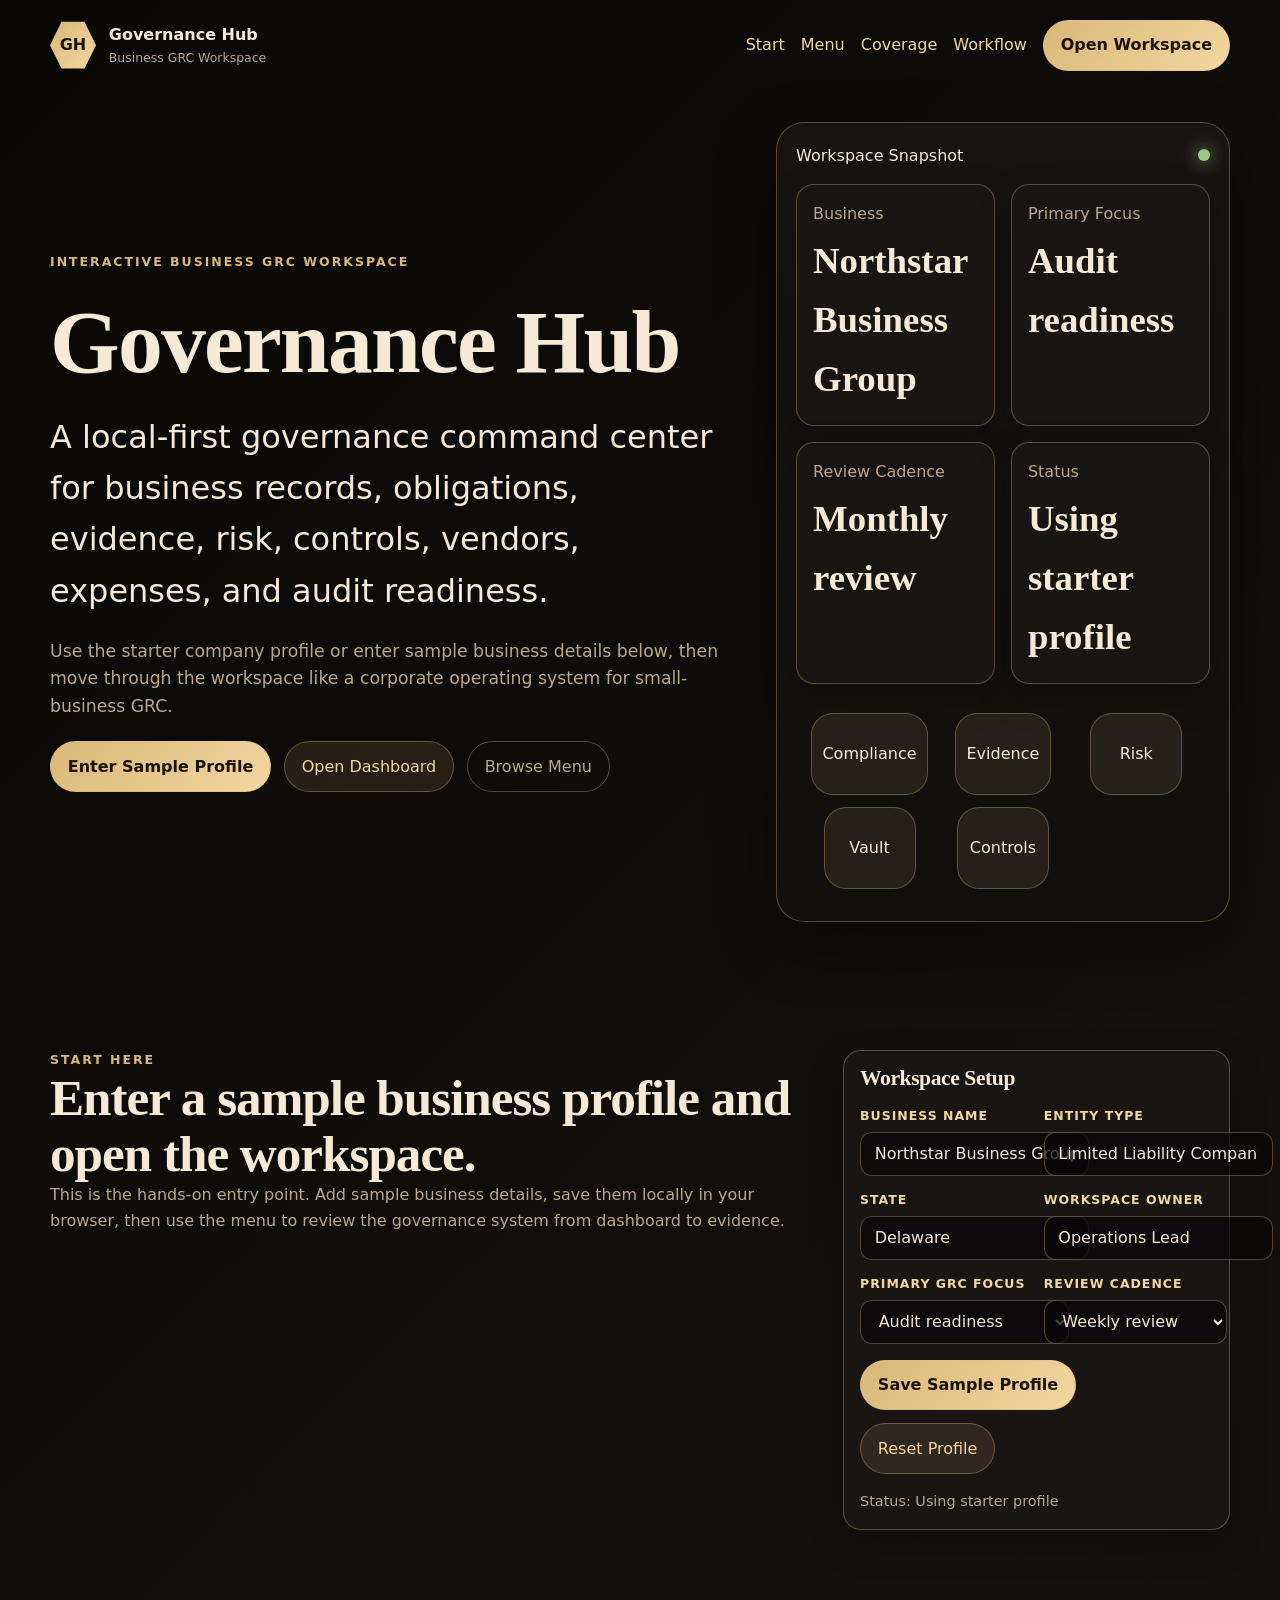
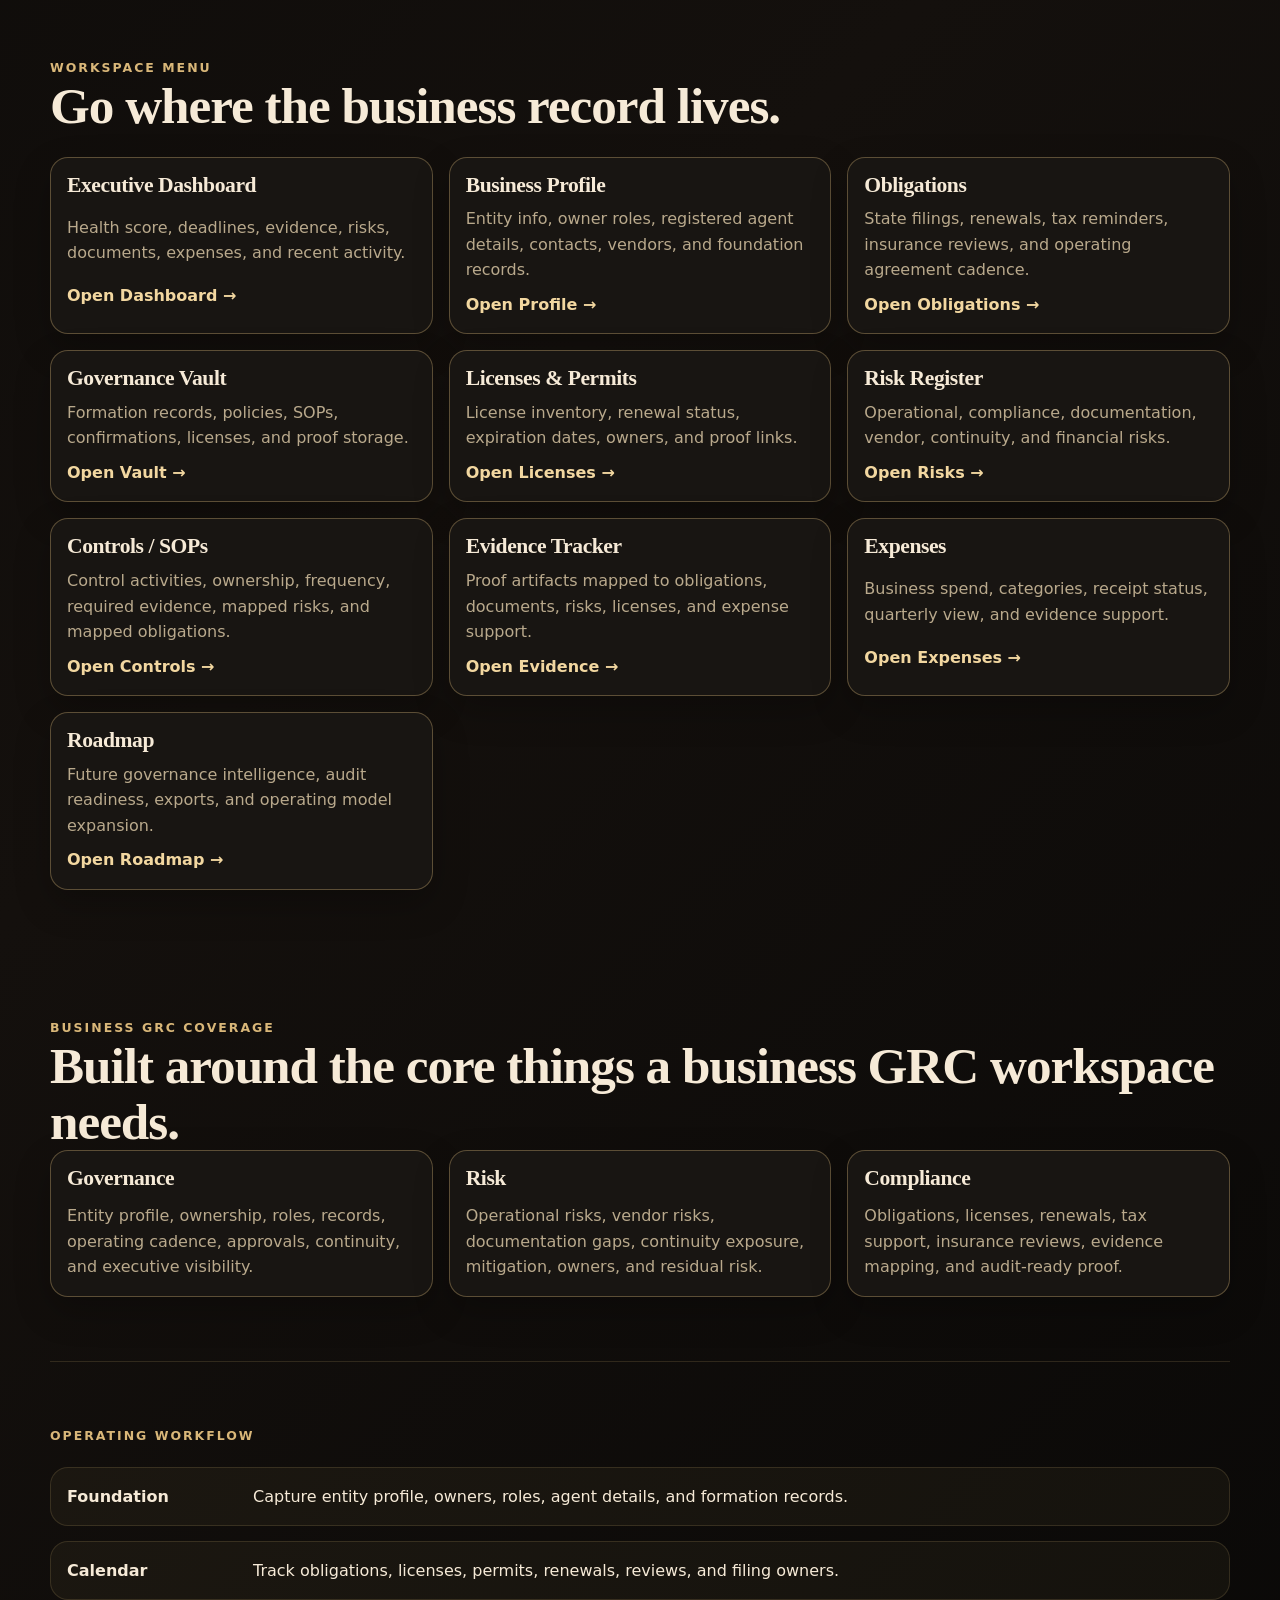
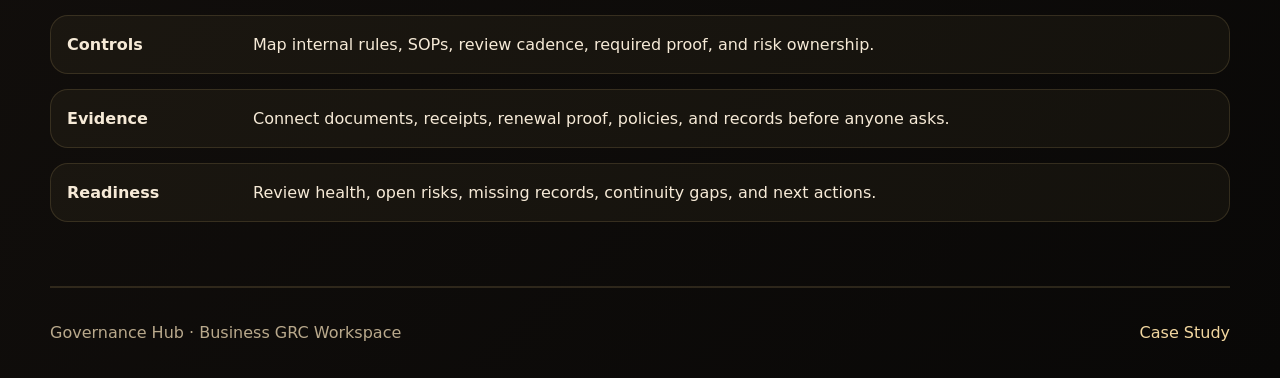
==== index.html @ 2ca39821 "Replace dummy and branded landing copy with corporate sample profile language" ====
<!DOCTYPE html>
<html lang="en">
<head>
  <meta charset="UTF-8" />
  <meta name="viewport" content="width=device-width, initial-scale=1.0" />
  <title>Governance Hub | Business GRC Workspace</title>
  <meta name="description" content="A local-first business GRC workspace for organizing obligations, evidence, controls, risks, records, vendors, expenses, and audit readiness." />
  <link rel="stylesheet" href="styles/tokens.css" />
  <link rel="stylesheet" href="styles/base.css" />
  <link rel="stylesheet" href="styles/layout.css" />
  <link rel="stylesheet" href="styles/hive.css" />
  <link rel="stylesheet" href="styles/cards.css" />
  <link rel="stylesheet" href="styles/badges.css" />
  <link rel="stylesheet" href="styles/pages.css" />
  <link rel="stylesheet" href="styles/responsive.css" />
</head>
<body class="landing-body">
  <header class="landing-nav">
    <a class="brand-mark" href="index.html" aria-label="Governance Hub home">
      <span class="brand-hex">GH</span>
      <span><strong>Governance Hub</strong><small>Business GRC Workspace</small></span>
    </a>
    <nav aria-label="Landing page navigation">
      <a href="#start">Start</a>
      <a href="#menu">Menu</a>
      <a href="#coverage">Coverage</a>
      <a href="#workflow">Workflow</a>
      <a class="nav-button" href="pages/dashboard.html">Open Workspace</a>
    </nav>
  </header>

  <main>
    <section class="hero-section section-grid">
      <div class="hero-copy">
        <p class="eyebrow">Interactive Business GRC Workspace</p>
        <h1>Governance Hub</h1>
        <p class="hero-lede">A local-first governance command center for business records, obligations, evidence, risk, controls, vendors, expenses, and audit readiness.</p>
        <p class="hero-support">Use the starter company profile or enter sample business details below, then move through the workspace like a corporate operating system for small-business GRC.</p>
        <div class="button-row">
          <a class="button button-primary" href="#start">Enter Sample Profile</a>
          <a class="button button-secondary" href="pages/dashboard.html">Open Dashboard</a>
          <a class="button button-ghost" href="#menu">Browse Menu</a>
        </div>
      </div>
      <aside class="hero-panel" aria-label="Governance overview card">
        <div class="panel-header"><span>Workspace Snapshot</span><span class="status-dot"></span></div>
        <div class="metric-grid compact">
          <article class="metric-card"><span>Business</span><strong data-workspace-value="businessName">Northstar Business Group</strong></article>
          <article class="metric-card"><span>Primary Focus</span><strong data-workspace-value="primaryConcern">Audit readiness</strong></article>
          <article class="metric-card"><span>Review Cadence</span><strong data-workspace-value="operatingCadence">Monthly review</strong></article>
          <article class="metric-card"><span>Status</span><strong data-workspace-status>Using starter profile</strong></article>
        </div>
        <div class="mini-hive" aria-label="Governance health hive preview">
          <span>Compliance</span><span>Evidence</span><span>Risk</span><span>Vault</span><span>Controls</span>
        </div>
      </aside>
    </section>

    <section class="content-section split-section" id="start">
      <div>
        <p class="eyebrow">Start Here</p>
        <h2>Enter a sample business profile and open the workspace.</h2>
        <p>This is the hands-on entry point. Add sample business details, save them locally in your browser, then use the menu to review the governance system from dashboard to evidence.</p>
      </div>
      <article class="scope-card">
        <h3>Workspace Setup</h3>
        <form class="workspace-form" data-workspace-form>
          <div class="form-grid">
            <div class="form-field"><label for="businessName">Business Name</label><input id="businessName" name="businessName" data-workspace-input="businessName" /></div>
            <div class="form-field"><label for="entityType">Entity Type</label><input id="entityType" name="entityType" data-workspace-input="entityType" /></div>
            <div class="form-field"><label for="state">State</label><input id="state" name="state" data-workspace-input="state" /></div>
            <div class="form-field"><label for="ownerName">Workspace Owner</label><input id="ownerName" name="ownerName" data-workspace-input="ownerName" /></div>
            <div class="form-field"><label for="primaryConcern">Primary GRC Focus</label><select id="primaryConcern" name="primaryConcern" data-workspace-input="primaryConcern"><option>Audit readiness</option><option>Evidence readiness</option><option>Renewal tracking</option><option>Risk visibility</option><option>Vendor dependency</option></select></div>
            <div class="form-field"><label for="operatingCadence">Review Cadence</label><select id="operatingCadence" name="operatingCadence" data-workspace-input="operatingCadence"><option>Weekly review</option><option>Monthly review</option><option>Quarterly review</option><option>Annual review</option></select></div>
          </div>
          <div class="button-row"><button class="button button-primary" type="submit">Save Sample Profile</button><button class="button button-secondary" type="button" data-workspace-reset>Reset Profile</button></div>
          <p class="workspace-status">Status: <span data-workspace-status>Using starter profile</span></p>
        </form>
      </article>
    </section>

    <section class="content-section" id="menu">
      <p class="eyebrow">Workspace Menu</p>
      <h2>Go where the business record lives.</h2>
      <div class="module-grid">
        <article class="feature-card menu-card"><h3>Executive Dashboard</h3><p>Health score, deadlines, evidence, risks, documents, expenses, and recent activity.</p><a href="pages/dashboard.html">Open Dashboard →</a></article>
        <article class="feature-card menu-card"><h3>Business Profile</h3><p>Entity info, owner roles, registered agent details, contacts, vendors, and foundation records.</p><a href="pages/business-profile.html">Open Profile →</a></article>
        <article class="feature-card menu-card"><h3>Obligations</h3><p>State filings, renewals, tax reminders, insurance reviews, and operating agreement cadence.</p><a href="pages/obligations.html">Open Obligations →</a></article>
        <article class="feature-card menu-card"><h3>Governance Vault</h3><p>Formation records, policies, SOPs, confirmations, licenses, and proof storage.</p><a href="pages/vault.html">Open Vault →</a></article>
        <article class="feature-card menu-card"><h3>Licenses & Permits</h3><p>License inventory, renewal status, expiration dates, owners, and proof links.</p><a href="pages/licenses.html">Open Licenses →</a></article>
        <article class="feature-card menu-card"><h3>Risk Register</h3><p>Operational, compliance, documentation, vendor, continuity, and financial risks.</p><a href="pages/risks.html">Open Risks →</a></article>
        <article class="feature-card menu-card"><h3>Controls / SOPs</h3><p>Control activities, ownership, frequency, required evidence, mapped risks, and mapped obligations.</p><a href="pages/controls.html">Open Controls →</a></article>
        <article class="feature-card menu-card"><h3>Evidence Tracker</h3><p>Proof artifacts mapped to obligations, documents, risks, licenses, and expense support.</p><a href="pages/evidence.html">Open Evidence →</a></article>
        <article class="feature-card menu-card"><h3>Expenses</h3><p>Business spend, categories, receipt status, quarterly view, and evidence support.</p><a href="pages/expenses.html">Open Expenses →</a></article>
        <article class="feature-card menu-card"><h3>Roadmap</h3><p>Future governance intelligence, audit readiness, exports, and operating model expansion.</p><a href="pages/roadmap.html">Open Roadmap →</a></article>
      </div>
    </section>

    <section class="content-section" id="coverage">
      <p class="eyebrow">Business GRC Coverage</p>
      <h2>Built around the core things a business GRC workspace needs.</h2>
      <div class="card-grid three">
        <article class="panel-card"><h3>Governance</h3><p>Entity profile, ownership, roles, records, operating cadence, approvals, continuity, and executive visibility.</p></article>
        <article class="panel-card"><h3>Risk</h3><p>Operational risks, vendor risks, documentation gaps, continuity exposure, mitigation, owners, and residual risk.</p></article>
        <article class="panel-card"><h3>Compliance</h3><p>Obligations, licenses, renewals, tax support, insurance reviews, evidence mapping, and audit-ready proof.</p></article>
      </div>
    </section>

    <section class="content-section workflow-section" id="workflow">
      <p class="eyebrow">Operating Workflow</p>
      <ol class="timeline-list">
        <li><strong>Foundation</strong><span>Capture entity profile, owners, roles, agent details, and formation records.</span></li>
        <li><strong>Calendar</strong><span>Track obligations, licenses, permits, renewals, reviews, and filing owners.</span></li>
        <li><strong>Controls</strong><span>Map internal rules, SOPs, review cadence, required proof, and risk ownership.</span></li>
        <li><strong>Evidence</strong><span>Connect documents, receipts, renewal proof, policies, and records before anyone asks.</span></li>
        <li><strong>Readiness</strong><span>Review health, open risks, missing records, continuity gaps, and next actions.</span></li>
      </ol>
    </section>
  </main>

  <footer class="site-footer">
    <span>Governance Hub · Business GRC Workspace</span>
    <a href="docs/CASE_STUDY.md">Case Study</a>
  </footer>
  <script src="scripts/workspace.js"></script>
</body>
</html>
---- styles/tokens.css ----
:root {
  --color-bg: #090807;
  --color-panel: #11100e;
  --color-panel-soft: #181512;
  --color-gold: #d9b779;
  --color-gold-soft: #f2d7a0;
  --color-cream: #f6ead7;
  --color-muted: #b9a98c;
  --color-line: rgba(217, 183, 121, 0.35);
  --color-line-soft: rgba(217, 183, 121, 0.16);
  --color-danger: #7a2020;
  --color-danger-bright: #e86666;
  --color-success: #9fc487;
  --color-warning: #e0b45f;
  --color-info: #86a9c9;
  --shadow-panel: 0 22px 60px rgba(0, 0, 0, 0.38);
  --shadow-soft: 0 14px 36px rgba(0, 0, 0, 0.24);
  --radius-lg: 28px;
  --radius-md: 18px;
  --radius-sm: 12px;
  --sidebar-width: 286px;
  --header-height: 84px;
  --font-heading: Georgia, "Times New Roman", serif;
  --font-body: Inter, system-ui, -apple-system, BlinkMacSystemFont, "Segoe UI", sans-serif;
}
---- styles/base.css ----
* {
  box-sizing: border-box;
}

html {
  scroll-behavior: smooth;
}

body {
  min-height: 100vh;
  margin: 0;
  background: linear-gradient(135deg, #090807 0%, #14100d 52%, #090807 100%);
  color: var(--color-cream);
  font-family: var(--font-body);
  line-height: 1.6;
}

img,
svg {
  max-width: 100%;
}

a {
  color: var(--color-gold-soft);
  text-decoration: none;
}

a:hover,
a:focus-visible {
  color: var(--color-cream);
}

button,
input,
select {
  font: inherit;
}

button {
  cursor: pointer;
}

h1,
h2,
h3,
h4 {
  margin: 0;
  font-family: var(--font-heading);
  line-height: 1.1;
  letter-spacing: -0.02em;
}

h1 {
  font-size: clamp(3.2rem, 7vw, 6.8rem);
}

h2 {
  font-size: clamp(2rem, 4vw, 3.5rem);
}

h3 {
  font-size: 1.35rem;
}

p {
  margin: 0;
  color: var(--color-muted);
}

ul,
ol {
  margin: 0;
  padding: 0;
}

li {
  list-style: none;
}

.eyebrow {
  color: var(--color-gold);
  font-size: 0.78rem;
  font-weight: 800;
  letter-spacing: 0.16em;
  text-transform: uppercase;
}

.button-row {
  display: flex;
  flex-wrap: wrap;
  gap: 0.8rem;
}

.button,
.nav-button {
  display: inline-flex;
  align-items: center;
  justify-content: center;
  min-height: 44px;
  padding: 0.72rem 1.05rem;
  border: 1px solid var(--color-line);
  border-radius: 999px;
  transition: transform 160ms ease, border-color 160ms ease, background 160ms ease;
}

.button:hover,
.nav-button:hover {
  transform: translateY(-2px);
}

.button-primary,
.nav-button {
  background: linear-gradient(135deg, var(--color-gold), var(--color-gold-soft));
  color: #1b1208;
  font-weight: 800;
}

.button-secondary {
  background: rgba(217, 183, 121, 0.12);
  color: var(--color-gold-soft);
}

.button-ghost {
  color: var(--color-muted);
}

.kicker-row {
  display: flex;
  flex-wrap: wrap;
  gap: 0.5rem;
}
---- styles/layout.css ----
.landing-body {
  overflow-x: hidden;
}

.landing-nav,
.site-footer {
  position: relative;
  z-index: 2;
  width: min(1180px, calc(100% - 2rem));
  margin: 0 auto;
}

.landing-nav {
  display: flex;
  align-items: center;
  justify-content: space-between;
  gap: 1rem;
  padding: 1.2rem 0;
}

.landing-nav nav {
  display: flex;
  align-items: center;
  flex-wrap: wrap;
  gap: 1rem;
}

.brand-mark {
  display: inline-flex;
  align-items: center;
  gap: 0.8rem;
  color: var(--color-cream);
}

.brand-mark small {
  display: block;
  color: var(--color-muted);
  font-size: 0.78rem;
}

.brand-hex,
.profile-hex {
  display: inline-grid;
  place-items: center;
  width: 46px;
  height: 52px;
  background: linear-gradient(135deg, var(--color-gold), var(--color-gold-soft));
  color: #1a1008;
  font-weight: 900;
  clip-path: polygon(25% 5%, 75% 5%, 100% 50%, 75% 95%, 25% 95%, 0% 50%);
}

.section-grid,
.content-section,
.site-footer {
  width: min(1180px, calc(100% - 2rem));
  margin-inline: auto;
}

.hero-section {
  display: grid;
  grid-template-columns: minmax(0, 1.1fr) minmax(320px, 0.72fr);
  gap: 2rem;
  align-items: center;
  min-height: calc(100vh - 90px);
  padding: 2rem 0 4rem;
}

.hero-copy {
  display: grid;
  gap: 1.3rem;
}

.hero-lede {
  max-width: 760px;
  color: var(--color-cream);
  font-size: clamp(1.4rem, 2.5vw, 2rem);
}

.hero-support {
  max-width: 720px;
  font-size: 1.08rem;
}

.hero-panel,
.scope-card,
.feature-card,
.metric-card,
.panel-card,
.table-card {
  border: 1px solid var(--color-line);
  background: linear-gradient(180deg, rgba(24, 21, 18, 0.96), rgba(17, 16, 14, 0.96));
  box-shadow: var(--shadow-panel);
}

.hero-panel {
  display: grid;
  gap: 1rem;
  padding: 1.2rem;
  border-radius: var(--radius-lg);
}

.panel-header,
.app-header,
.page-heading,
.card-header {
  display: flex;
  align-items: center;
  justify-content: space-between;
  gap: 1rem;
}

.status-dot {
  width: 0.75rem;
  height: 0.75rem;
  border-radius: 999px;
  background: var(--color-success);
  box-shadow: 0 0 18px var(--color-success);
}

.content-section {
  position: relative;
  z-index: 2;
  padding: 4rem 0;
}

.module-grid,
.metric-grid,
.card-grid,
.detail-grid,
.status-grid {
  display: grid;
  gap: 1rem;
}

.module-grid {
  grid-template-columns: repeat(3, minmax(0, 1fr));
  margin-top: 1.4rem;
}

.split-section {
  display: grid;
  grid-template-columns: 1fr minmax(280px, 0.5fr);
  gap: 1.2rem;
  align-items: start;
}

.workflow-section {
  border-block: 1px solid var(--color-line-soft);
}

.timeline-list {
  display: grid;
  gap: 0.9rem;
  margin-top: 1.3rem;
}

.timeline-list li {
  display: grid;
  grid-template-columns: 170px 1fr;
  gap: 1rem;
  padding: 1rem;
  border: 1px solid var(--color-line-soft);
  border-radius: var(--radius-md);
  background: rgba(217, 183, 121, 0.05);
}

.site-footer {
  display: flex;
  justify-content: space-between;
  gap: 1rem;
  padding: 2rem 0;
  border-top: 1px solid var(--color-line-soft);
  color: var(--color-muted);
}

.app-shell {
  display: grid;
  grid-template-columns: var(--sidebar-width) minmax(0, 1fr);
  min-height: 100vh;
}

.sidebar {
  position: sticky;
  top: 0;
  height: 100vh;
  padding: 1.1rem;
  border-right: 1px solid var(--color-line-soft);
  background: rgba(9, 8, 7, 0.92);
}

.sidebar-inner {
  display: flex;
  flex-direction: column;
  height: 100%;
  gap: 1.2rem;
}

.sidebar-nav {
  display: grid;
  gap: 0.35rem;
}

.sidebar-nav a {
  display: flex;
  justify-content: space-between;
  gap: 0.75rem;
  padding: 0.72rem 0.8rem;
  border: 1px solid transparent;
  border-radius: 999px;
  color: var(--color-muted);
}

.sidebar-nav a.active,
.sidebar-nav a:hover {
  border-color: var(--color-line);
  background: rgba(217, 183, 121, 0.09);
  color: var(--color-cream);
}

.sidebar-footer {
  margin-top: auto;
  padding: 0.9rem;
  border: 1px solid var(--color-line-soft);
  border-radius: var(--radius-md);
  color: var(--color-muted);
  font-size: 0.86rem;
}

.main-panel {
  min-width: 0;
}

.app-header {
  position: sticky;
  top: 0;
  z-index: 4;
  min-height: var(--header-height);
  padding: 1rem 1.5rem;
  border-bottom: 1px solid var(--color-line-soft);
  background: rgba(9, 8, 7, 0.86);
  backdrop-filter: blur(16px);
}

.header-copy span,
.header-copy strong {
  display: block;
}

.header-copy span {
  color: var(--color-muted);
  font-size: 0.88rem;
}

.header-actions {
  display: flex;
  align-items: center;
  gap: 0.8rem;
}

.icon-button {
  width: 44px;
  height: 44px;
  border: 1px solid var(--color-line);
  border-radius: 999px;
  background: rgba(217, 183, 121, 0.08);
  color: var(--color-gold-soft);
}

.page-content {
  display: grid;
  gap: 1.2rem;
  padding: 1.5rem;
}

.page-heading {
  align-items: end;
}

.page-heading p {
  max-width: 760px;
}
---- styles/hive.css ----
.mini-hive,
.hive-map {
  display: grid;
  gap: 0.75rem;
  justify-items: center;
}

.mini-hive {
  grid-template-columns: repeat(3, 1fr);
  padding: 0.8rem;
}

.mini-hive span,
.hive-node {
  display: grid;
  place-items: center;
  min-width: 92px;
  min-height: 82px;
  padding: 0.65rem;
  text-align: center;
  color: var(--color-cream);
  background: rgba(217, 183, 121, 0.1);
  border: 1px solid var(--color-line);
  border-radius: 22px;
}

.hive-map {
  grid-template-columns: repeat(3, minmax(120px, 1fr));
  align-items: center;
  max-width: 620px;
  margin: 0 auto;
}

.hive-node {
  min-height: 118px;
  width: 138px;
  background: linear-gradient(145deg, rgba(217, 183, 121, 0.18), rgba(17, 16, 14, 0.9));
}

.hive-node.core {
  min-height: 150px;
  width: 170px;
  background: linear-gradient(145deg, var(--color-gold), var(--color-gold-soft));
  color: #1d1208;
}

.hive-node span {
  display: block;
  font-size: 0.78rem;
  font-weight: 800;
  text-transform: uppercase;
  letter-spacing: 0.08em;
}

.hive-node small {
  color: inherit;
  opacity: 0.78;
}
---- styles/cards.css ----
.metric-grid {
  grid-template-columns: repeat(4, minmax(0, 1fr));
}

.metric-grid.compact {
  grid-template-columns: repeat(2, minmax(0, 1fr));
}

.metric-card,
.feature-card,
.panel-card,
.table-card,
.scope-card {
  padding: 1rem;
  border: 1px solid var(--color-line);
  border-radius: var(--radius-md);
  background: var(--color-panel-soft);
  box-shadow: var(--shadow-soft);
}

.metric-card strong {
  display: block;
  margin-top: 0.35rem;
  color: var(--color-cream);
  font-family: var(--font-heading);
  font-size: 2.3rem;
}

.metric-card span,
.metric-card small,
.detail-item span {
  color: var(--color-muted);
}

.feature-card,
.panel-card {
  display: grid;
  gap: 0.75rem;
}

.detail-grid {
  grid-template-columns: repeat(2, minmax(0, 1fr));
}

.detail-item {
  padding: 0.85rem;
  border: 1px solid var(--color-line-soft);
  border-radius: var(--radius-sm);
  background: rgba(217, 183, 121, 0.04);
}

.detail-item strong {
  display: block;
  color: var(--color-cream);
}

.card-grid.two {
  grid-template-columns: repeat(2, minmax(0, 1fr));
}

.card-grid.three {
  grid-template-columns: repeat(3, minmax(0, 1fr));
}

.quick-actions {
  display: grid;
  gap: 0.65rem;
}

.quick-actions a,
.action-pill {
  display: flex;
  justify-content: space-between;
  align-items: center;
  gap: 1rem;
  padding: 0.8rem 0.9rem;
  border: 1px solid var(--color-line-soft);
  border-radius: 999px;
  color: var(--color-cream);
  background: rgba(217, 183, 121, 0.05);
}

.alert-card {
  border-color: rgba(224, 180, 95, 0.55);
  background: rgba(224, 180, 95, 0.12);
}

.check-list {
  display: grid;
  gap: 0.55rem;
  margin-top: 0.8rem;
}

.check-list li {
  padding-left: 0.75rem;
  border-left: 2px solid var(--color-gold);
}

.stack-list {
  display: grid;
  gap: 0.7rem;
}

.stack-list li {
  display: flex;
  justify-content: space-between;
  gap: 1rem;
  padding-bottom: 0.7rem;
  border-bottom: 1px solid var(--color-line-soft);
}
---- styles/badges.css ----
.badge,
.pill {
  display: inline-flex;
  align-items: center;
  width: fit-content;
  min-height: 28px;
  padding: 0.25rem 0.65rem;
  border: 1px solid var(--color-line);
  border-radius: 999px;
  color: var(--color-gold-soft);
  background: rgba(217, 183, 121, 0.08);
  font-size: 0.78rem;
  font-weight: 800;
}

.badge.success {
  color: var(--color-success);
  border-color: rgba(159, 196, 135, 0.45);
}

.badge.warning {
  color: var(--color-warning);
  border-color: rgba(224, 180, 95, 0.55);
}

.badge.danger {
  color: var(--color-danger-bright);
  border-color: rgba(232, 102, 102, 0.55);
}

.badge.info {
  color: var(--color-info);
  border-color: rgba(134, 169, 201, 0.5);
}
---- styles/pages.css ----
.status-grid {
  grid-template-columns: repeat(4, minmax(0, 1fr));
}

.license-grid,
.roadmap-grid {
  display: grid;
  grid-template-columns: repeat(3, minmax(0, 1fr));
  gap: 1rem;
}

.workspace-form {
  display: grid;
  gap: 1rem;
  margin-top: 1rem;
}

.form-grid {
  display: grid;
  grid-template-columns: repeat(2, minmax(0, 1fr));
  gap: 0.9rem;
}

.form-field {
  display: grid;
  gap: 0.35rem;
}

.form-field label {
  color: var(--color-gold-soft);
  font-size: 0.78rem;
  font-weight: 800;
  letter-spacing: 0.08em;
  text-transform: uppercase;
}

.form-field input,
.form-field select {
  min-height: 44px;
  border: 1px solid var(--color-line);
  border-radius: var(--radius-sm);
  background: rgba(9, 8, 7, 0.72);
  color: var(--color-cream);
  padding: 0 0.85rem;
}

.workspace-status {
  color: var(--color-muted);
  font-size: 0.9rem;
}

.menu-card {
  display: grid;
  gap: 0.55rem;
}

.menu-card a {
  color: var(--color-gold-soft);
  font-weight: 800;
}

.expense-total {
  color: var(--color-gold-soft);
  font-family: var(--font-heading);
  font-size: 2.6rem;
}

.expense-chart {
  display: grid;
  gap: 0.75rem;
}

.chart-row {
  display: grid;
  grid-template-columns: 52px 1fr 80px;
  align-items: center;
  gap: 0.75rem;
  color: var(--color-muted);
}

.chart-track {
  height: 22px;
  overflow: hidden;
  border: 1px solid var(--color-line-soft);
  border-radius: 999px;
  background: rgba(246, 234, 215, 0.06);
}

.chart-bar {
  display: block;
  height: 100%;
  border-radius: inherit;
  background: linear-gradient(90deg, var(--color-gold), var(--color-gold-soft));
}

.category-hive {
  display: grid;
  grid-template-columns: repeat(3, minmax(0, 1fr));
  gap: 0.7rem;
}

.category-hive span {
  padding: 0.65rem;
  border: 1px solid var(--color-line-soft);
  border-radius: var(--radius-sm);
  background: rgba(217, 183, 121, 0.05);
  text-align: center;
  color: var(--color-gold-soft);
  font-size: 0.85rem;
}

.roadmap-phase {
  min-height: 220px;
}

.roadmap-phase ol {
  display: grid;
  gap: 0.6rem;
  margin-top: 0.75rem;
}

.roadmap-phase li {
  padding-left: 0.75rem;
  border-left: 2px solid var(--color-line);
  color: var(--color-muted);
}
---- styles/responsive.css ----
@media (max-width: 1000px) {
  .hero-section,
  .split-section,
  .app-shell {
    grid-template-columns: 1fr;
  }

  .sidebar {
    position: relative;
    height: auto;
    border-right: 0;
    border-bottom: 1px solid var(--color-line-soft);
  }

  .sidebar-nav {
    grid-template-columns: repeat(2, minmax(0, 1fr));
  }

  .module-grid,
  .metric-grid,
  .status-grid,
  .license-grid,
  .roadmap-grid,
  .card-grid.three {
    grid-template-columns: repeat(2, minmax(0, 1fr));
  }
}

@media (max-width: 680px) {
  .landing-nav,
  .app-header,
  .page-heading,
  .site-footer,
  .panel-header,
  .card-header {
    align-items: flex-start;
    flex-direction: column;
  }

  .landing-nav nav,
  .header-actions {
    width: 100%;
  }

  .module-grid,
  .metric-grid,
  .metric-grid.compact,
  .detail-grid,
  .card-grid.two,
  .card-grid.three,
  .status-grid,
  .license-grid,
  .roadmap-grid,
  .sidebar-nav,
  .hive-map {
    grid-template-columns: 1fr;
  }

  .timeline-list li {
    grid-template-columns: 1fr;
  }

  .page-content {
    padding: 1rem;
  }
}
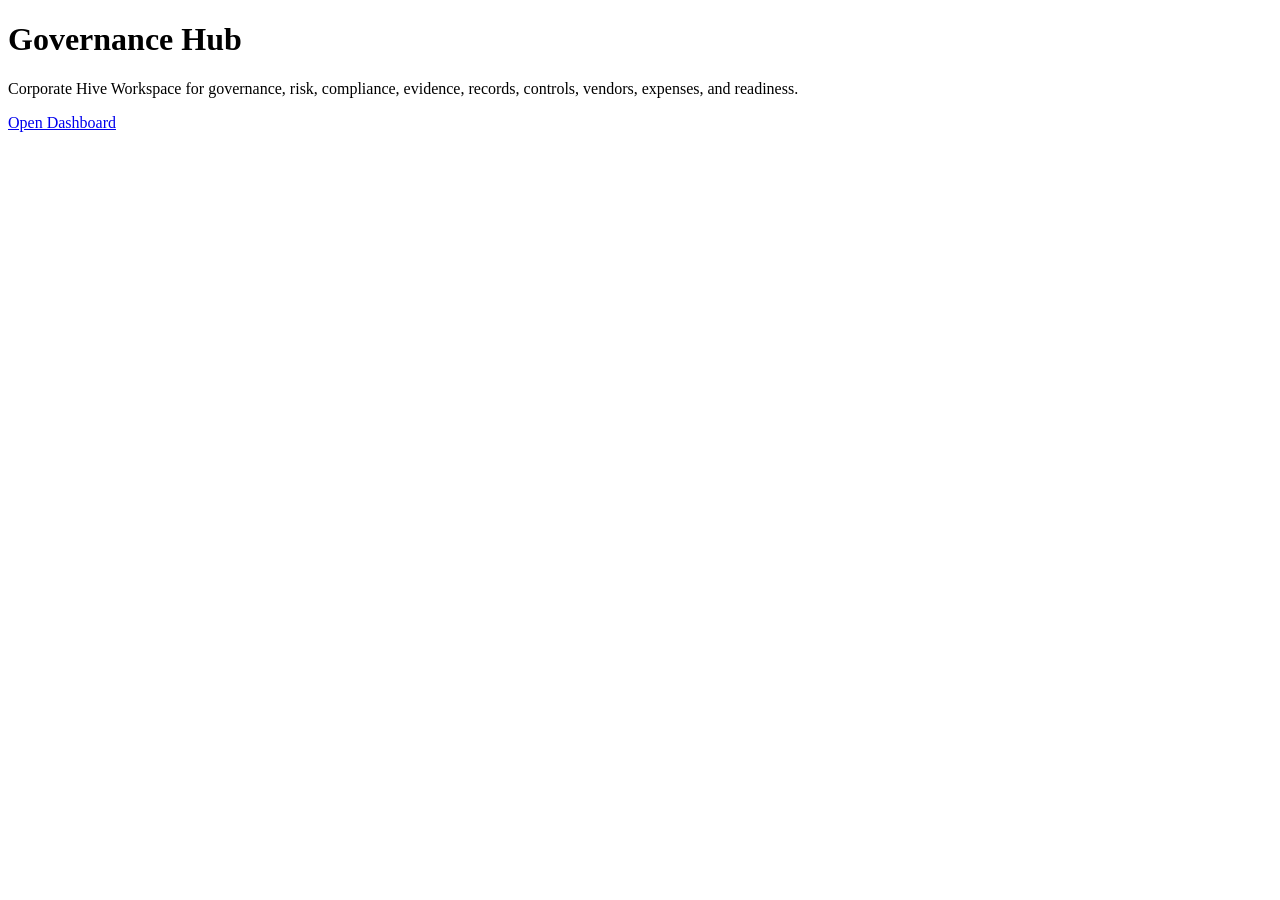
==== commit 74109fd7: "Create corporate hive landing page" ====
--- a/index.html
+++ b/index.html
@@ -1,127 +1,5 @@
 <!DOCTYPE html>
 <html lang="en">
-<head>
-  <meta charset="UTF-8" />
-  <meta name="viewport" content="width=device-width, initial-scale=1.0" />
-  <title>Governance Hub | Business GRC Workspace</title>
-  <meta name="description" content="A local-first business GRC workspace for organizing obligations, evidence, controls, risks, records, vendors, expenses, and audit readiness." />
-  <link rel="stylesheet" href="styles/tokens.css" />
-  <link rel="stylesheet" href="styles/base.css" />
-  <link rel="stylesheet" href="styles/layout.css" />
-  <link rel="stylesheet" href="styles/hive.css" />
-  <link rel="stylesheet" href="styles/cards.css" />
-  <link rel="stylesheet" href="styles/badges.css" />
-  <link rel="stylesheet" href="styles/pages.css" />
-  <link rel="stylesheet" href="styles/responsive.css" />
-</head>
-<body class="landing-body">
-  <header class="landing-nav">
-    <a class="brand-mark" href="index.html" aria-label="Governance Hub home">
-      <span class="brand-hex">GH</span>
-      <span><strong>Governance Hub</strong><small>Business GRC Workspace</small></span>
-    </a>
-    <nav aria-label="Landing page navigation">
-      <a href="#start">Start</a>
-      <a href="#menu">Menu</a>
-      <a href="#coverage">Coverage</a>
-      <a href="#workflow">Workflow</a>
-      <a class="nav-button" href="pages/dashboard.html">Open Workspace</a>
-    </nav>
-  </header>
-
-  <main>
-    <section class="hero-section section-grid">
-      <div class="hero-copy">
-        <p class="eyebrow">Interactive Business GRC Workspace</p>
-        <h1>Governance Hub</h1>
-        <p class="hero-lede">A local-first governance command center for business records, obligations, evidence, risk, controls, vendors, expenses, and audit readiness.</p>
-        <p class="hero-support">Use the starter company profile or enter sample business details below, then move through the workspace like a corporate operating system for small-business GRC.</p>
-        <div class="button-row">
-          <a class="button button-primary" href="#start">Enter Sample Profile</a>
-          <a class="button button-secondary" href="pages/dashboard.html">Open Dashboard</a>
-          <a class="button button-ghost" href="#menu">Browse Menu</a>
-        </div>
-      </div>
-      <aside class="hero-panel" aria-label="Governance overview card">
-        <div class="panel-header"><span>Workspace Snapshot</span><span class="status-dot"></span></div>
-        <div class="metric-grid compact">
-          <article class="metric-card"><span>Business</span><strong data-workspace-value="businessName">Northstar Business Group</strong></article>
-          <article class="metric-card"><span>Primary Focus</span><strong data-workspace-value="primaryConcern">Audit readiness</strong></article>
-          <article class="metric-card"><span>Review Cadence</span><strong data-workspace-value="operatingCadence">Monthly review</strong></article>
-          <article class="metric-card"><span>Status</span><strong data-workspace-status>Using starter profile</strong></article>
-        </div>
-        <div class="mini-hive" aria-label="Governance health hive preview">
-          <span>Compliance</span><span>Evidence</span><span>Risk</span><span>Vault</span><span>Controls</span>
-        </div>
-      </aside>
-    </section>
-
-    <section class="content-section split-section" id="start">
-      <div>
-        <p class="eyebrow">Start Here</p>
-        <h2>Enter a sample business profile and open the workspace.</h2>
-        <p>This is the hands-on entry point. Add sample business details, save them locally in your browser, then use the menu to review the governance system from dashboard to evidence.</p>
-      </div>
-      <article class="scope-card">
-        <h3>Workspace Setup</h3>
-        <form class="workspace-form" data-workspace-form>
-          <div class="form-grid">
-            <div class="form-field"><label for="businessName">Business Name</label><input id="businessName" name="businessName" data-workspace-input="businessName" /></div>
-            <div class="form-field"><label for="entityType">Entity Type</label><input id="entityType" name="entityType" data-workspace-input="entityType" /></div>
-            <div class="form-field"><label for="state">State</label><input id="state" name="state" data-workspace-input="state" /></div>
-            <div class="form-field"><label for="ownerName">Workspace Owner</label><input id="ownerName" name="ownerName" data-workspace-input="ownerName" /></div>
-            <div class="form-field"><label for="primaryConcern">Primary GRC Focus</label><select id="primaryConcern" name="primaryConcern" data-workspace-input="primaryConcern"><option>Audit readiness</option><option>Evidence readiness</option><option>Renewal tracking</option><option>Risk visibility</option><option>Vendor dependency</option></select></div>
-            <div class="form-field"><label for="operatingCadence">Review Cadence</label><select id="operatingCadence" name="operatingCadence" data-workspace-input="operatingCadence"><option>Weekly review</option><option>Monthly review</option><option>Quarterly review</option><option>Annual review</option></select></div>
-          </div>
-          <div class="button-row"><button class="button button-primary" type="submit">Save Sample Profile</button><button class="button button-secondary" type="button" data-workspace-reset>Reset Profile</button></div>
-          <p class="workspace-status">Status: <span data-workspace-status>Using starter profile</span></p>
-        </form>
-      </article>
-    </section>
-
-    <section class="content-section" id="menu">
-      <p class="eyebrow">Workspace Menu</p>
-      <h2>Go where the business record lives.</h2>
-      <div class="module-grid">
-        <article class="feature-card menu-card"><h3>Executive Dashboard</h3><p>Health score, deadlines, evidence, risks, documents, expenses, and recent activity.</p><a href="pages/dashboard.html">Open Dashboard →</a></article>
-        <article class="feature-card menu-card"><h3>Business Profile</h3><p>Entity info, owner roles, registered agent details, contacts, vendors, and foundation records.</p><a href="pages/business-profile.html">Open Profile →</a></article>
-        <article class="feature-card menu-card"><h3>Obligations</h3><p>State filings, renewals, tax reminders, insurance reviews, and operating agreement cadence.</p><a href="pages/obligations.html">Open Obligations →</a></article>
-        <article class="feature-card menu-card"><h3>Governance Vault</h3><p>Formation records, policies, SOPs, confirmations, licenses, and proof storage.</p><a href="pages/vault.html">Open Vault →</a></article>
-        <article class="feature-card menu-card"><h3>Licenses & Permits</h3><p>License inventory, renewal status, expiration dates, owners, and proof links.</p><a href="pages/licenses.html">Open Licenses →</a></article>
-        <article class="feature-card menu-card"><h3>Risk Register</h3><p>Operational, compliance, documentation, vendor, continuity, and financial risks.</p><a href="pages/risks.html">Open Risks →</a></article>
-        <article class="feature-card menu-card"><h3>Controls / SOPs</h3><p>Control activities, ownership, frequency, required evidence, mapped risks, and mapped obligations.</p><a href="pages/controls.html">Open Controls →</a></article>
-        <article class="feature-card menu-card"><h3>Evidence Tracker</h3><p>Proof artifacts mapped to obligations, documents, risks, licenses, and expense support.</p><a href="pages/evidence.html">Open Evidence →</a></article>
-        <article class="feature-card menu-card"><h3>Expenses</h3><p>Business spend, categories, receipt status, quarterly view, and evidence support.</p><a href="pages/expenses.html">Open Expenses →</a></article>
-        <article class="feature-card menu-card"><h3>Roadmap</h3><p>Future governance intelligence, audit readiness, exports, and operating model expansion.</p><a href="pages/roadmap.html">Open Roadmap →</a></article>
-      </div>
-    </section>
-
-    <section class="content-section" id="coverage">
-      <p class="eyebrow">Business GRC Coverage</p>
-      <h2>Built around the core things a business GRC workspace needs.</h2>
-      <div class="card-grid three">
-        <article class="panel-card"><h3>Governance</h3><p>Entity profile, ownership, roles, records, operating cadence, approvals, continuity, and executive visibility.</p></article>
-        <article class="panel-card"><h3>Risk</h3><p>Operational risks, vendor risks, documentation gaps, continuity exposure, mitigation, owners, and residual risk.</p></article>
-        <article class="panel-card"><h3>Compliance</h3><p>Obligations, licenses, renewals, tax support, insurance reviews, evidence mapping, and audit-ready proof.</p></article>
-      </div>
-    </section>
-
-    <section class="content-section workflow-section" id="workflow">
-      <p class="eyebrow">Operating Workflow</p>
-      <ol class="timeline-list">
-        <li><strong>Foundation</strong><span>Capture entity profile, owners, roles, agent details, and formation records.</span></li>
-        <li><strong>Calendar</strong><span>Track obligations, licenses, permits, renewals, reviews, and filing owners.</span></li>
-        <li><strong>Controls</strong><span>Map internal rules, SOPs, review cadence, required proof, and risk ownership.</span></li>
-        <li><strong>Evidence</strong><span>Connect documents, receipts, renewal proof, policies, and records before anyone asks.</span></li>
-        <li><strong>Readiness</strong><span>Review health, open risks, missing records, continuity gaps, and next actions.</span></li>
-      </ol>
-    </section>
-  </main>
-
-  <footer class="site-footer">
-    <span>Governance Hub · Business GRC Workspace</span>
-    <a href="docs/CASE_STUDY.md">Case Study</a>
-  </footer>
-  <script src="scripts/workspace.js"></script>
-</body>
+<head><meta charset="UTF-8" /><meta name="viewport" content="width=device-width, initial-scale=1.0" /><title>Governance Hub</title></head>
+<body><h1>Governance Hub</h1><p>Corporate Hive Workspace for governance, risk, compliance, evidence, records, controls, vendors, expenses, and readiness.</p><p><a href="pages/dashboard.html">Open Dashboard</a></p></body>
 </html>
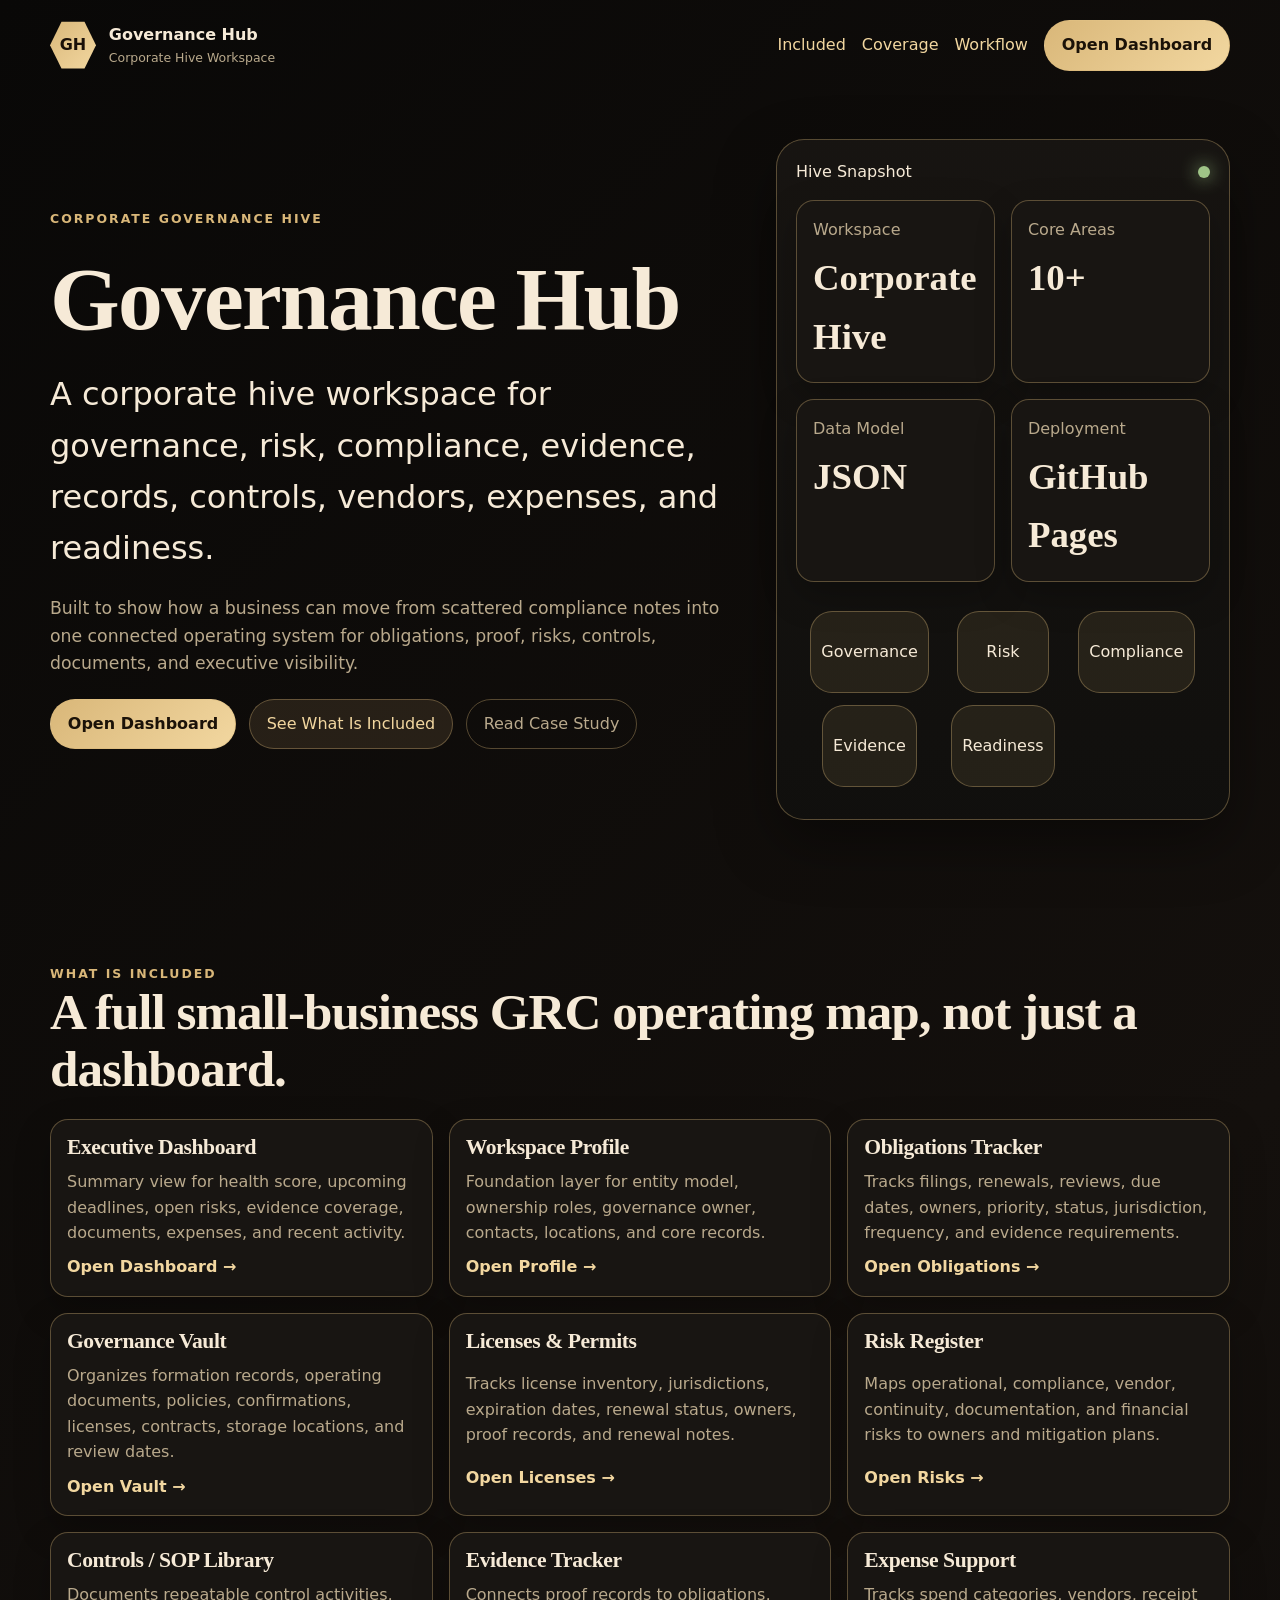
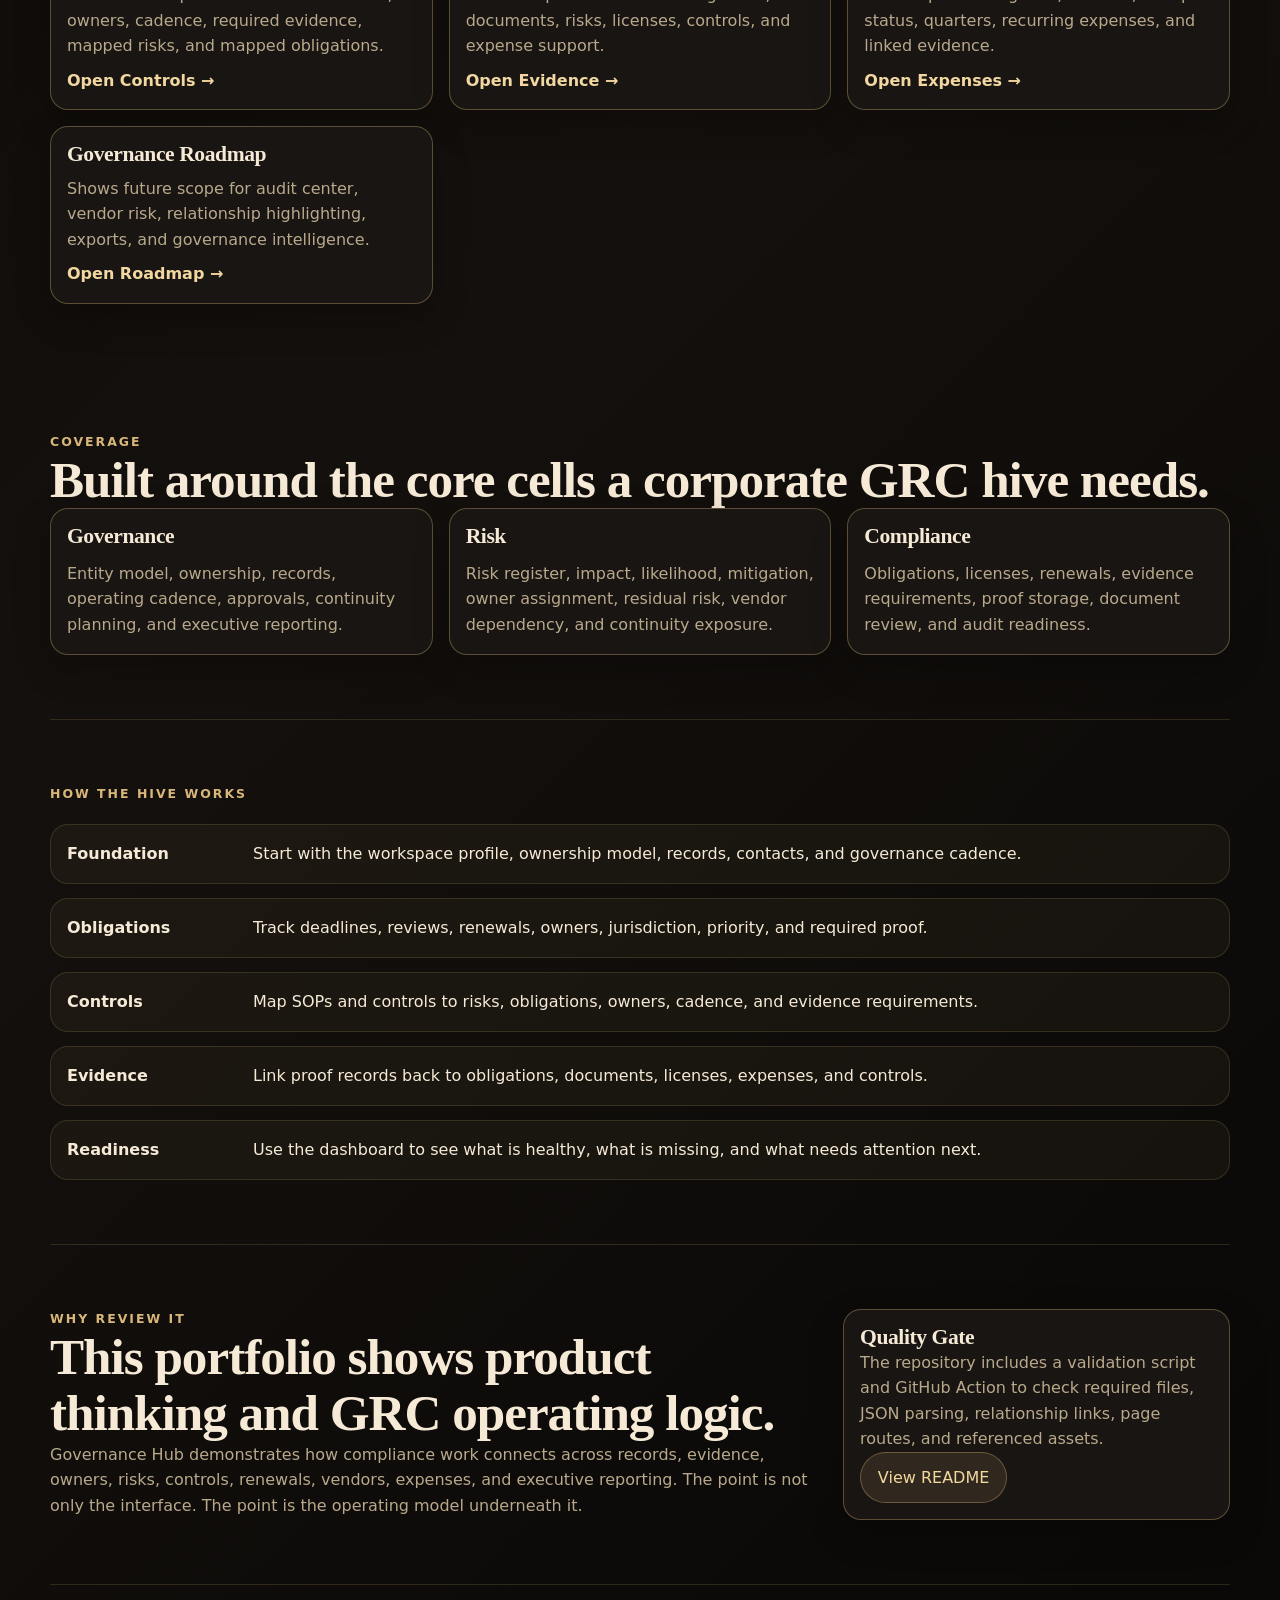
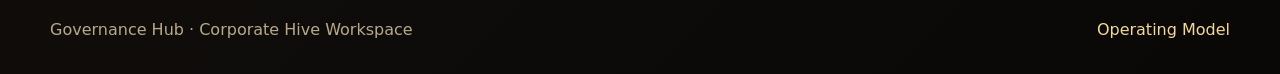
==== commit e67f6d15: "Expand corporate hive landing page with full feature breakdown" ====
--- a/index.html
+++ b/index.html
@@ -1,5 +1,115 @@
 <!DOCTYPE html>
 <html lang="en">
-<head><meta charset="UTF-8" /><meta name="viewport" content="width=device-width, initial-scale=1.0" /><title>Governance Hub</title></head>
-<body><h1>Governance Hub</h1><p>Corporate Hive Workspace for governance, risk, compliance, evidence, records, controls, vendors, expenses, and readiness.</p><p><a href="pages/dashboard.html">Open Dashboard</a></p></body>
+<head>
+  <meta charset="UTF-8" />
+  <meta name="viewport" content="width=device-width, initial-scale=1.0" />
+  <title>Governance Hub | Corporate Hive Workspace</title>
+  <meta name="description" content="Governance Hub is a corporate hive workspace for governance, risk, compliance, evidence, records, controls, vendors, expenses, and readiness." />
+  <link rel="stylesheet" href="styles/tokens.css" />
+  <link rel="stylesheet" href="styles/base.css" />
+  <link rel="stylesheet" href="styles/layout.css" />
+  <link rel="stylesheet" href="styles/hive.css" />
+  <link rel="stylesheet" href="styles/cards.css" />
+  <link rel="stylesheet" href="styles/badges.css" />
+  <link rel="stylesheet" href="styles/pages.css" />
+  <link rel="stylesheet" href="styles/responsive.css" />
+</head>
+<body class="landing-body">
+  <header class="landing-nav">
+    <a class="brand-mark" href="index.html" aria-label="Governance Hub home">
+      <span class="brand-hex">GH</span>
+      <span><strong>Governance Hub</strong><small>Corporate Hive Workspace</small></span>
+    </a>
+    <nav aria-label="Landing navigation">
+      <a href="#included">Included</a>
+      <a href="#coverage">Coverage</a>
+      <a href="#workflow">Workflow</a>
+      <a class="nav-button" href="pages/dashboard.html">Open Dashboard</a>
+    </nav>
+  </header>
+
+  <main>
+    <section class="hero-section section-grid">
+      <div class="hero-copy">
+        <p class="eyebrow">Corporate Governance Hive</p>
+        <h1>Governance Hub</h1>
+        <p class="hero-lede">A corporate hive workspace for governance, risk, compliance, evidence, records, controls, vendors, expenses, and readiness.</p>
+        <p class="hero-support">Built to show how a business can move from scattered compliance notes into one connected operating system for obligations, proof, risks, controls, documents, and executive visibility.</p>
+        <div class="button-row">
+          <a class="button button-primary" href="pages/dashboard.html">Open Dashboard</a>
+          <a class="button button-secondary" href="#included">See What Is Included</a>
+          <a class="button button-ghost" href="docs/CASE_STUDY.md">Read Case Study</a>
+        </div>
+      </div>
+      <aside class="hero-panel" aria-label="Workspace snapshot">
+        <div class="panel-header"><span>Hive Snapshot</span><span class="status-dot"></span></div>
+        <div class="metric-grid compact">
+          <article class="metric-card"><span>Workspace</span><strong>Corporate Hive</strong></article>
+          <article class="metric-card"><span>Core Areas</span><strong>10+</strong></article>
+          <article class="metric-card"><span>Data Model</span><strong>JSON</strong></article>
+          <article class="metric-card"><span>Deployment</span><strong>GitHub Pages</strong></article>
+        </div>
+        <div class="mini-hive" aria-label="Governance hive preview">
+          <span>Governance</span><span>Risk</span><span>Compliance</span><span>Evidence</span><span>Readiness</span>
+        </div>
+      </aside>
+    </section>
+
+    <section class="content-section" id="included">
+      <p class="eyebrow">What Is Included</p>
+      <h2>A full small-business GRC operating map, not just a dashboard.</h2>
+      <div class="module-grid">
+        <article class="feature-card menu-card"><h3>Executive Dashboard</h3><p>Summary view for health score, upcoming deadlines, open risks, evidence coverage, documents, expenses, and recent activity.</p><a href="pages/dashboard.html">Open Dashboard →</a></article>
+        <article class="feature-card menu-card"><h3>Workspace Profile</h3><p>Foundation layer for entity model, ownership roles, governance owner, contacts, locations, and core records.</p><a href="pages/business-profile.html">Open Profile →</a></article>
+        <article class="feature-card menu-card"><h3>Obligations Tracker</h3><p>Tracks filings, renewals, reviews, due dates, owners, priority, status, jurisdiction, frequency, and evidence requirements.</p><a href="pages/obligations.html">Open Obligations →</a></article>
+        <article class="feature-card menu-card"><h3>Governance Vault</h3><p>Organizes formation records, operating documents, policies, confirmations, licenses, contracts, storage locations, and review dates.</p><a href="pages/vault.html">Open Vault →</a></article>
+        <article class="feature-card menu-card"><h3>Licenses & Permits</h3><p>Tracks license inventory, jurisdictions, expiration dates, renewal status, owners, proof records, and renewal notes.</p><a href="pages/licenses.html">Open Licenses →</a></article>
+        <article class="feature-card menu-card"><h3>Risk Register</h3><p>Maps operational, compliance, vendor, continuity, documentation, and financial risks to owners and mitigation plans.</p><a href="pages/risks.html">Open Risks →</a></article>
+        <article class="feature-card menu-card"><h3>Controls / SOP Library</h3><p>Documents repeatable control activities, owners, cadence, required evidence, mapped risks, and mapped obligations.</p><a href="pages/controls.html">Open Controls →</a></article>
+        <article class="feature-card menu-card"><h3>Evidence Tracker</h3><p>Connects proof records to obligations, documents, risks, licenses, controls, and expense support.</p><a href="pages/evidence.html">Open Evidence →</a></article>
+        <article class="feature-card menu-card"><h3>Expense Support</h3><p>Tracks spend categories, vendors, receipt status, quarters, recurring expenses, and linked evidence.</p><a href="pages/expenses.html">Open Expenses →</a></article>
+        <article class="feature-card menu-card"><h3>Governance Roadmap</h3><p>Shows future scope for audit center, vendor risk, relationship highlighting, exports, and governance intelligence.</p><a href="pages/roadmap.html">Open Roadmap →</a></article>
+      </div>
+    </section>
+
+    <section class="content-section" id="coverage">
+      <p class="eyebrow">Coverage</p>
+      <h2>Built around the core cells a corporate GRC hive needs.</h2>
+      <div class="card-grid three">
+        <article class="panel-card"><h3>Governance</h3><p>Entity model, ownership, records, operating cadence, approvals, continuity planning, and executive reporting.</p></article>
+        <article class="panel-card"><h3>Risk</h3><p>Risk register, impact, likelihood, mitigation, owner assignment, residual risk, vendor dependency, and continuity exposure.</p></article>
+        <article class="panel-card"><h3>Compliance</h3><p>Obligations, licenses, renewals, evidence requirements, proof storage, document review, and audit readiness.</p></article>
+      </div>
+    </section>
+
+    <section class="content-section workflow-section" id="workflow">
+      <p class="eyebrow">How The Hive Works</p>
+      <ol class="timeline-list">
+        <li><strong>Foundation</strong><span>Start with the workspace profile, ownership model, records, contacts, and governance cadence.</span></li>
+        <li><strong>Obligations</strong><span>Track deadlines, reviews, renewals, owners, jurisdiction, priority, and required proof.</span></li>
+        <li><strong>Controls</strong><span>Map SOPs and controls to risks, obligations, owners, cadence, and evidence requirements.</span></li>
+        <li><strong>Evidence</strong><span>Link proof records back to obligations, documents, licenses, expenses, and controls.</span></li>
+        <li><strong>Readiness</strong><span>Use the dashboard to see what is healthy, what is missing, and what needs attention next.</span></li>
+      </ol>
+    </section>
+
+    <section class="content-section split-section">
+      <div>
+        <p class="eyebrow">Why Review It</p>
+        <h2>This portfolio shows product thinking and GRC operating logic.</h2>
+        <p>Governance Hub demonstrates how compliance work connects across records, evidence, owners, risks, controls, renewals, vendors, expenses, and executive reporting. The point is not only the interface. The point is the operating model underneath it.</p>
+      </div>
+      <article class="scope-card">
+        <h3>Quality Gate</h3>
+        <p>The repository includes a validation script and GitHub Action to check required files, JSON parsing, relationship links, page routes, and referenced assets.</p>
+        <a class="button button-secondary" href="README.md">View README</a>
+      </article>
+    </section>
+  </main>
+
+  <footer class="site-footer">
+    <span>Governance Hub · Corporate Hive Workspace</span>
+    <a href="docs/GRC_OPERATING_MODEL.md">Operating Model</a>
+  </footer>
+</body>
 </html>
--- a/styles/tokens.css
+++ b/styles/tokens.css
@@ -0,0 +1,25 @@
+:root {
+  --color-bg: #090807;
+  --color-panel: #11100e;
+  --color-panel-soft: #181512;
+  --color-gold: #d9b779;
+  --color-gold-soft: #f2d7a0;
+  --color-cream: #f6ead7;
+  --color-muted: #b9a98c;
+  --color-line: rgba(217, 183, 121, 0.35);
+  --color-line-soft: rgba(217, 183, 121, 0.16);
+  --color-danger: #7a2020;
+  --color-danger-bright: #e86666;
+  --color-success: #9fc487;
+  --color-warning: #e0b45f;
+  --color-info: #86a9c9;
+  --shadow-panel: 0 22px 60px rgba(0, 0, 0, 0.38);
+  --shadow-soft: 0 14px 36px rgba(0, 0, 0, 0.24);
+  --radius-lg: 28px;
+  --radius-md: 18px;
+  --radius-sm: 12px;
+  --sidebar-width: 286px;
+  --header-height: 84px;
+  --font-heading: Georgia, "Times New Roman", serif;
+  --font-body: Inter, system-ui, -apple-system, BlinkMacSystemFont, "Segoe UI", sans-serif;
+}
--- a/styles/base.css
+++ b/styles/base.css
@@ -0,0 +1,131 @@
+* {
+  box-sizing: border-box;
+}
+
+html {
+  scroll-behavior: smooth;
+}
+
+body {
+  min-height: 100vh;
+  margin: 0;
+  background: linear-gradient(135deg, #090807 0%, #14100d 52%, #090807 100%);
+  color: var(--color-cream);
+  font-family: var(--font-body);
+  line-height: 1.6;
+}
+
+img,
+svg {
+  max-width: 100%;
+}
+
+a {
+  color: var(--color-gold-soft);
+  text-decoration: none;
+}
+
+a:hover,
+a:focus-visible {
+  color: var(--color-cream);
+}
+
+button,
+input,
+select {
+  font: inherit;
+}
+
+button {
+  cursor: pointer;
+}
+
+h1,
+h2,
+h3,
+h4 {
+  margin: 0;
+  font-family: var(--font-heading);
+  line-height: 1.1;
+  letter-spacing: -0.02em;
+}
+
+h1 {
+  font-size: clamp(3.2rem, 7vw, 6.8rem);
+}
+
+h2 {
+  font-size: clamp(2rem, 4vw, 3.5rem);
+}
+
+h3 {
+  font-size: 1.35rem;
+}
+
+p {
+  margin: 0;
+  color: var(--color-muted);
+}
+
+ul,
+ol {
+  margin: 0;
+  padding: 0;
+}
+
+li {
+  list-style: none;
+}
+
+.eyebrow {
+  color: var(--color-gold);
+  font-size: 0.78rem;
+  font-weight: 800;
+  letter-spacing: 0.16em;
+  text-transform: uppercase;
+}
+
+.button-row {
+  display: flex;
+  flex-wrap: wrap;
+  gap: 0.8rem;
+}
+
+.button,
+.nav-button {
+  display: inline-flex;
+  align-items: center;
+  justify-content: center;
+  min-height: 44px;
+  padding: 0.72rem 1.05rem;
+  border: 1px solid var(--color-line);
+  border-radius: 999px;
+  transition: transform 160ms ease, border-color 160ms ease, background 160ms ease;
+}
+
+.button:hover,
+.nav-button:hover {
+  transform: translateY(-2px);
+}
+
+.button-primary,
+.nav-button {
+  background: linear-gradient(135deg, var(--color-gold), var(--color-gold-soft));
+  color: #1b1208;
+  font-weight: 800;
+}
+
+.button-secondary {
+  background: rgba(217, 183, 121, 0.12);
+  color: var(--color-gold-soft);
+}
+
+.button-ghost {
+  color: var(--color-muted);
+}
+
+.kicker-row {
+  display: flex;
+  flex-wrap: wrap;
+  gap: 0.5rem;
+}
--- a/styles/layout.css
+++ b/styles/layout.css
@@ -0,0 +1,282 @@
+.landing-body {
+  overflow-x: hidden;
+}
+
+.landing-nav,
+.site-footer {
+  position: relative;
+  z-index: 2;
+  width: min(1180px, calc(100% - 2rem));
+  margin: 0 auto;
+}
+
+.landing-nav {
+  display: flex;
+  align-items: center;
+  justify-content: space-between;
+  gap: 1rem;
+  padding: 1.2rem 0;
+}
+
+.landing-nav nav {
+  display: flex;
+  align-items: center;
+  flex-wrap: wrap;
+  gap: 1rem;
+}
+
+.brand-mark {
+  display: inline-flex;
+  align-items: center;
+  gap: 0.8rem;
+  color: var(--color-cream);
+}
+
+.brand-mark small {
+  display: block;
+  color: var(--color-muted);
+  font-size: 0.78rem;
+}
+
+.brand-hex,
+.profile-hex {
+  display: inline-grid;
+  place-items: center;
+  width: 46px;
+  height: 52px;
+  background: linear-gradient(135deg, var(--color-gold), var(--color-gold-soft));
+  color: #1a1008;
+  font-weight: 900;
+  clip-path: polygon(25% 5%, 75% 5%, 100% 50%, 75% 95%, 25% 95%, 0% 50%);
+}
+
+.section-grid,
+.content-section,
+.site-footer {
+  width: min(1180px, calc(100% - 2rem));
+  margin-inline: auto;
+}
+
+.hero-section {
+  display: grid;
+  grid-template-columns: minmax(0, 1.1fr) minmax(320px, 0.72fr);
+  gap: 2rem;
+  align-items: center;
+  min-height: calc(100vh - 90px);
+  padding: 2rem 0 4rem;
+}
+
+.hero-copy {
+  display: grid;
+  gap: 1.3rem;
+}
+
+.hero-lede {
+  max-width: 760px;
+  color: var(--color-cream);
+  font-size: clamp(1.4rem, 2.5vw, 2rem);
+}
+
+.hero-support {
+  max-width: 720px;
+  font-size: 1.08rem;
+}
+
+.hero-panel,
+.scope-card,
+.feature-card,
+.metric-card,
+.panel-card,
+.table-card {
+  border: 1px solid var(--color-line);
+  background: linear-gradient(180deg, rgba(24, 21, 18, 0.96), rgba(17, 16, 14, 0.96));
+  box-shadow: var(--shadow-panel);
+}
+
+.hero-panel {
+  display: grid;
+  gap: 1rem;
+  padding: 1.2rem;
+  border-radius: var(--radius-lg);
+}
+
+.panel-header,
+.app-header,
+.page-heading,
+.card-header {
+  display: flex;
+  align-items: center;
+  justify-content: space-between;
+  gap: 1rem;
+}
+
+.status-dot {
+  width: 0.75rem;
+  height: 0.75rem;
+  border-radius: 999px;
+  background: var(--color-success);
+  box-shadow: 0 0 18px var(--color-success);
+}
+
+.content-section {
+  position: relative;
+  z-index: 2;
+  padding: 4rem 0;
+}
+
+.module-grid,
+.metric-grid,
+.card-grid,
+.detail-grid,
+.status-grid {
+  display: grid;
+  gap: 1rem;
+}
+
+.module-grid {
+  grid-template-columns: repeat(3, minmax(0, 1fr));
+  margin-top: 1.4rem;
+}
+
+.split-section {
+  display: grid;
+  grid-template-columns: 1fr minmax(280px, 0.5fr);
+  gap: 1.2rem;
+  align-items: start;
+}
+
+.workflow-section {
+  border-block: 1px solid var(--color-line-soft);
+}
+
+.timeline-list {
+  display: grid;
+  gap: 0.9rem;
+  margin-top: 1.3rem;
+}
+
+.timeline-list li {
+  display: grid;
+  grid-template-columns: 170px 1fr;
+  gap: 1rem;
+  padding: 1rem;
+  border: 1px solid var(--color-line-soft);
+  border-radius: var(--radius-md);
+  background: rgba(217, 183, 121, 0.05);
+}
+
+.site-footer {
+  display: flex;
+  justify-content: space-between;
+  gap: 1rem;
+  padding: 2rem 0;
+  border-top: 1px solid var(--color-line-soft);
+  color: var(--color-muted);
+}
+
+.app-shell {
+  display: grid;
+  grid-template-columns: var(--sidebar-width) minmax(0, 1fr);
+  min-height: 100vh;
+}
+
+.sidebar {
+  position: sticky;
+  top: 0;
+  height: 100vh;
+  padding: 1.1rem;
+  border-right: 1px solid var(--color-line-soft);
+  background: rgba(9, 8, 7, 0.92);
+}
+
+.sidebar-inner {
+  display: flex;
+  flex-direction: column;
+  height: 100%;
+  gap: 1.2rem;
+}
+
+.sidebar-nav {
+  display: grid;
+  gap: 0.35rem;
+}
+
+.sidebar-nav a {
+  display: flex;
+  justify-content: space-between;
+  gap: 0.75rem;
+  padding: 0.72rem 0.8rem;
+  border: 1px solid transparent;
+  border-radius: 999px;
+  color: var(--color-muted);
+}
+
+.sidebar-nav a.active,
+.sidebar-nav a:hover {
+  border-color: var(--color-line);
+  background: rgba(217, 183, 121, 0.09);
+  color: var(--color-cream);
+}
+
+.sidebar-footer {
+  margin-top: auto;
+  padding: 0.9rem;
+  border: 1px solid var(--color-line-soft);
+  border-radius: var(--radius-md);
+  color: var(--color-muted);
+  font-size: 0.86rem;
+}
+
+.main-panel {
+  min-width: 0;
+}
+
+.app-header {
+  position: sticky;
+  top: 0;
+  z-index: 4;
+  min-height: var(--header-height);
+  padding: 1rem 1.5rem;
+  border-bottom: 1px solid var(--color-line-soft);
+  background: rgba(9, 8, 7, 0.86);
+  backdrop-filter: blur(16px);
+}
+
+.header-copy span,
+.header-copy strong {
+  display: block;
+}
+
+.header-copy span {
+  color: var(--color-muted);
+  font-size: 0.88rem;
+}
+
+.header-actions {
+  display: flex;
+  align-items: center;
+  gap: 0.8rem;
+}
+
+.icon-button {
+  width: 44px;
+  height: 44px;
+  border: 1px solid var(--color-line);
+  border-radius: 999px;
+  background: rgba(217, 183, 121, 0.08);
+  color: var(--color-gold-soft);
+}
+
+.page-content {
+  display: grid;
+  gap: 1.2rem;
+  padding: 1.5rem;
+}
+
+.page-heading {
+  align-items: end;
+}
+
+.page-heading p {
+  max-width: 760px;
+}
--- a/styles/hive.css
+++ b/styles/hive.css
@@ -0,0 +1,58 @@
+.mini-hive,
+.hive-map {
+  display: grid;
+  gap: 0.75rem;
+  justify-items: center;
+}
+
+.mini-hive {
+  grid-template-columns: repeat(3, 1fr);
+  padding: 0.8rem;
+}
+
+.mini-hive span,
+.hive-node {
+  display: grid;
+  place-items: center;
+  min-width: 92px;
+  min-height: 82px;
+  padding: 0.65rem;
+  text-align: center;
+  color: var(--color-cream);
+  background: rgba(217, 183, 121, 0.1);
+  border: 1px solid var(--color-line);
+  border-radius: 22px;
+}
+
+.hive-map {
+  grid-template-columns: repeat(3, minmax(120px, 1fr));
+  align-items: center;
+  max-width: 620px;
+  margin: 0 auto;
+}
+
+.hive-node {
+  min-height: 118px;
+  width: 138px;
+  background: linear-gradient(145deg, rgba(217, 183, 121, 0.18), rgba(17, 16, 14, 0.9));
+}
+
+.hive-node.core {
+  min-height: 150px;
+  width: 170px;
+  background: linear-gradient(145deg, var(--color-gold), var(--color-gold-soft));
+  color: #1d1208;
+}
+
+.hive-node span {
+  display: block;
+  font-size: 0.78rem;
+  font-weight: 800;
+  text-transform: uppercase;
+  letter-spacing: 0.08em;
+}
+
+.hive-node small {
+  color: inherit;
+  opacity: 0.78;
+}
--- a/styles/cards.css
+++ b/styles/cards.css
@@ -0,0 +1,110 @@
+.metric-grid {
+  grid-template-columns: repeat(4, minmax(0, 1fr));
+}
+
+.metric-grid.compact {
+  grid-template-columns: repeat(2, minmax(0, 1fr));
+}
+
+.metric-card,
+.feature-card,
+.panel-card,
+.table-card,
+.scope-card {
+  padding: 1rem;
+  border: 1px solid var(--color-line);
+  border-radius: var(--radius-md);
+  background: var(--color-panel-soft);
+  box-shadow: var(--shadow-soft);
+}
+
+.metric-card strong {
+  display: block;
+  margin-top: 0.35rem;
+  color: var(--color-cream);
+  font-family: var(--font-heading);
+  font-size: 2.3rem;
+}
+
+.metric-card span,
+.metric-card small,
+.detail-item span {
+  color: var(--color-muted);
+}
+
+.feature-card,
+.panel-card {
+  display: grid;
+  gap: 0.75rem;
+}
+
+.detail-grid {
+  grid-template-columns: repeat(2, minmax(0, 1fr));
+}
+
+.detail-item {
+  padding: 0.85rem;
+  border: 1px solid var(--color-line-soft);
+  border-radius: var(--radius-sm);
+  background: rgba(217, 183, 121, 0.04);
+}
+
+.detail-item strong {
+  display: block;
+  color: var(--color-cream);
+}
+
+.card-grid.two {
+  grid-template-columns: repeat(2, minmax(0, 1fr));
+}
+
+.card-grid.three {
+  grid-template-columns: repeat(3, minmax(0, 1fr));
+}
+
+.quick-actions {
+  display: grid;
+  gap: 0.65rem;
+}
+
+.quick-actions a,
+.action-pill {
+  display: flex;
+  justify-content: space-between;
+  align-items: center;
+  gap: 1rem;
+  padding: 0.8rem 0.9rem;
+  border: 1px solid var(--color-line-soft);
+  border-radius: 999px;
+  color: var(--color-cream);
+  background: rgba(217, 183, 121, 0.05);
+}
+
+.alert-card {
+  border-color: rgba(224, 180, 95, 0.55);
+  background: rgba(224, 180, 95, 0.12);
+}
+
+.check-list {
+  display: grid;
+  gap: 0.55rem;
+  margin-top: 0.8rem;
+}
+
+.check-list li {
+  padding-left: 0.75rem;
+  border-left: 2px solid var(--color-gold);
+}
+
+.stack-list {
+  display: grid;
+  gap: 0.7rem;
+}
+
+.stack-list li {
+  display: flex;
+  justify-content: space-between;
+  gap: 1rem;
+  padding-bottom: 0.7rem;
+  border-bottom: 1px solid var(--color-line-soft);
+}
--- a/styles/badges.css
+++ b/styles/badges.css
@@ -0,0 +1,34 @@
+.badge,
+.pill {
+  display: inline-flex;
+  align-items: center;
+  width: fit-content;
+  min-height: 28px;
+  padding: 0.25rem 0.65rem;
+  border: 1px solid var(--color-line);
+  border-radius: 999px;
+  color: var(--color-gold-soft);
+  background: rgba(217, 183, 121, 0.08);
+  font-size: 0.78rem;
+  font-weight: 800;
+}
+
+.badge.success {
+  color: var(--color-success);
+  border-color: rgba(159, 196, 135, 0.45);
+}
+
+.badge.warning {
+  color: var(--color-warning);
+  border-color: rgba(224, 180, 95, 0.55);
+}
+
+.badge.danger {
+  color: var(--color-danger-bright);
+  border-color: rgba(232, 102, 102, 0.55);
+}
+
+.badge.info {
+  color: var(--color-info);
+  border-color: rgba(134, 169, 201, 0.5);
+}
--- a/styles/pages.css
+++ b/styles/pages.css
@@ -0,0 +1,126 @@
+.status-grid {
+  grid-template-columns: repeat(4, minmax(0, 1fr));
+}
+
+.license-grid,
+.roadmap-grid {
+  display: grid;
+  grid-template-columns: repeat(3, minmax(0, 1fr));
+  gap: 1rem;
+}
+
+.workspace-form {
+  display: grid;
+  gap: 1rem;
+  margin-top: 1rem;
+}
+
+.form-grid {
+  display: grid;
+  grid-template-columns: repeat(2, minmax(0, 1fr));
+  gap: 0.9rem;
+}
+
+.form-field {
+  display: grid;
+  gap: 0.35rem;
+}
+
+.form-field label {
+  color: var(--color-gold-soft);
+  font-size: 0.78rem;
+  font-weight: 800;
+  letter-spacing: 0.08em;
+  text-transform: uppercase;
+}
+
+.form-field input,
+.form-field select {
+  min-height: 44px;
+  border: 1px solid var(--color-line);
+  border-radius: var(--radius-sm);
+  background: rgba(9, 8, 7, 0.72);
+  color: var(--color-cream);
+  padding: 0 0.85rem;
+}
+
+.workspace-status {
+  color: var(--color-muted);
+  font-size: 0.9rem;
+}
+
+.menu-card {
+  display: grid;
+  gap: 0.55rem;
+}
+
+.menu-card a {
+  color: var(--color-gold-soft);
+  font-weight: 800;
+}
+
+.expense-total {
+  color: var(--color-gold-soft);
+  font-family: var(--font-heading);
+  font-size: 2.6rem;
+}
+
+.expense-chart {
+  display: grid;
+  gap: 0.75rem;
+}
+
+.chart-row {
+  display: grid;
+  grid-template-columns: 52px 1fr 80px;
+  align-items: center;
+  gap: 0.75rem;
+  color: var(--color-muted);
+}
+
+.chart-track {
+  height: 22px;
+  overflow: hidden;
+  border: 1px solid var(--color-line-soft);
+  border-radius: 999px;
+  background: rgba(246, 234, 215, 0.06);
+}
+
+.chart-bar {
+  display: block;
+  height: 100%;
+  border-radius: inherit;
+  background: linear-gradient(90deg, var(--color-gold), var(--color-gold-soft));
+}
+
+.category-hive {
+  display: grid;
+  grid-template-columns: repeat(3, minmax(0, 1fr));
+  gap: 0.7rem;
+}
+
+.category-hive span {
+  padding: 0.65rem;
+  border: 1px solid var(--color-line-soft);
+  border-radius: var(--radius-sm);
+  background: rgba(217, 183, 121, 0.05);
+  text-align: center;
+  color: var(--color-gold-soft);
+  font-size: 0.85rem;
+}
+
+.roadmap-phase {
+  min-height: 220px;
+}
+
+.roadmap-phase ol {
+  display: grid;
+  gap: 0.6rem;
+  margin-top: 0.75rem;
+}
+
+.roadmap-phase li {
+  padding-left: 0.75rem;
+  border-left: 2px solid var(--color-line);
+  color: var(--color-muted);
+}
--- a/styles/responsive.css
+++ b/styles/responsive.css
@@ -0,0 +1,66 @@
+@media (max-width: 1000px) {
+  .hero-section,
+  .split-section,
+  .app-shell {
+    grid-template-columns: 1fr;
+  }
+
+  .sidebar {
+    position: relative;
+    height: auto;
+    border-right: 0;
+    border-bottom: 1px solid var(--color-line-soft);
+  }
+
+  .sidebar-nav {
+    grid-template-columns: repeat(2, minmax(0, 1fr));
+  }
+
+  .module-grid,
+  .metric-grid,
+  .status-grid,
+  .license-grid,
+  .roadmap-grid,
+  .card-grid.three {
+    grid-template-columns: repeat(2, minmax(0, 1fr));
+  }
+}
+
+@media (max-width: 680px) {
+  .landing-nav,
+  .app-header,
+  .page-heading,
+  .site-footer,
+  .panel-header,
+  .card-header {
+    align-items: flex-start;
+    flex-direction: column;
+  }
+
+  .landing-nav nav,
+  .header-actions {
+    width: 100%;
+  }
+
+  .module-grid,
+  .metric-grid,
+  .metric-grid.compact,
+  .detail-grid,
+  .card-grid.two,
+  .card-grid.three,
+  .status-grid,
+  .license-grid,
+  .roadmap-grid,
+  .sidebar-nav,
+  .hive-map {
+    grid-template-columns: 1fr;
+  }
+
+  .timeline-list li {
+    grid-template-columns: 1fr;
+  }
+
+  .page-content {
+    padding: 1rem;
+  }
+}
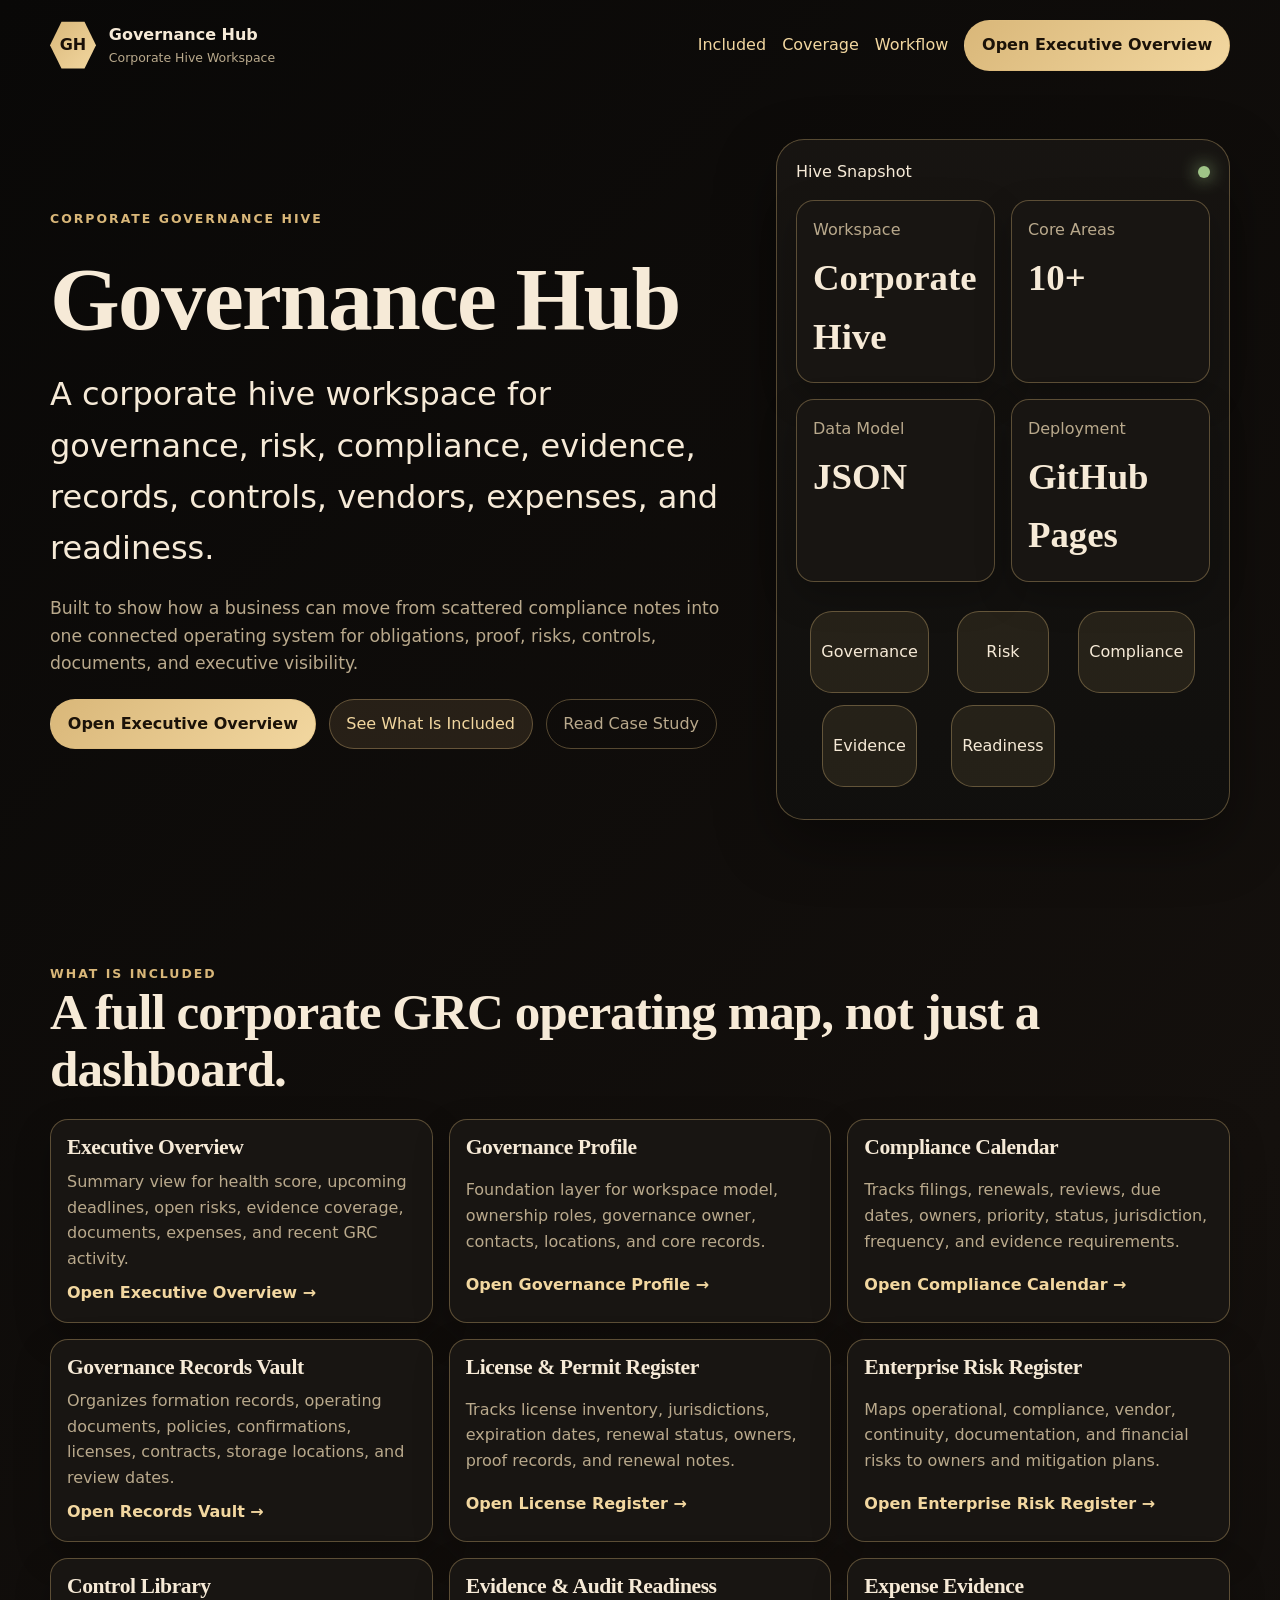
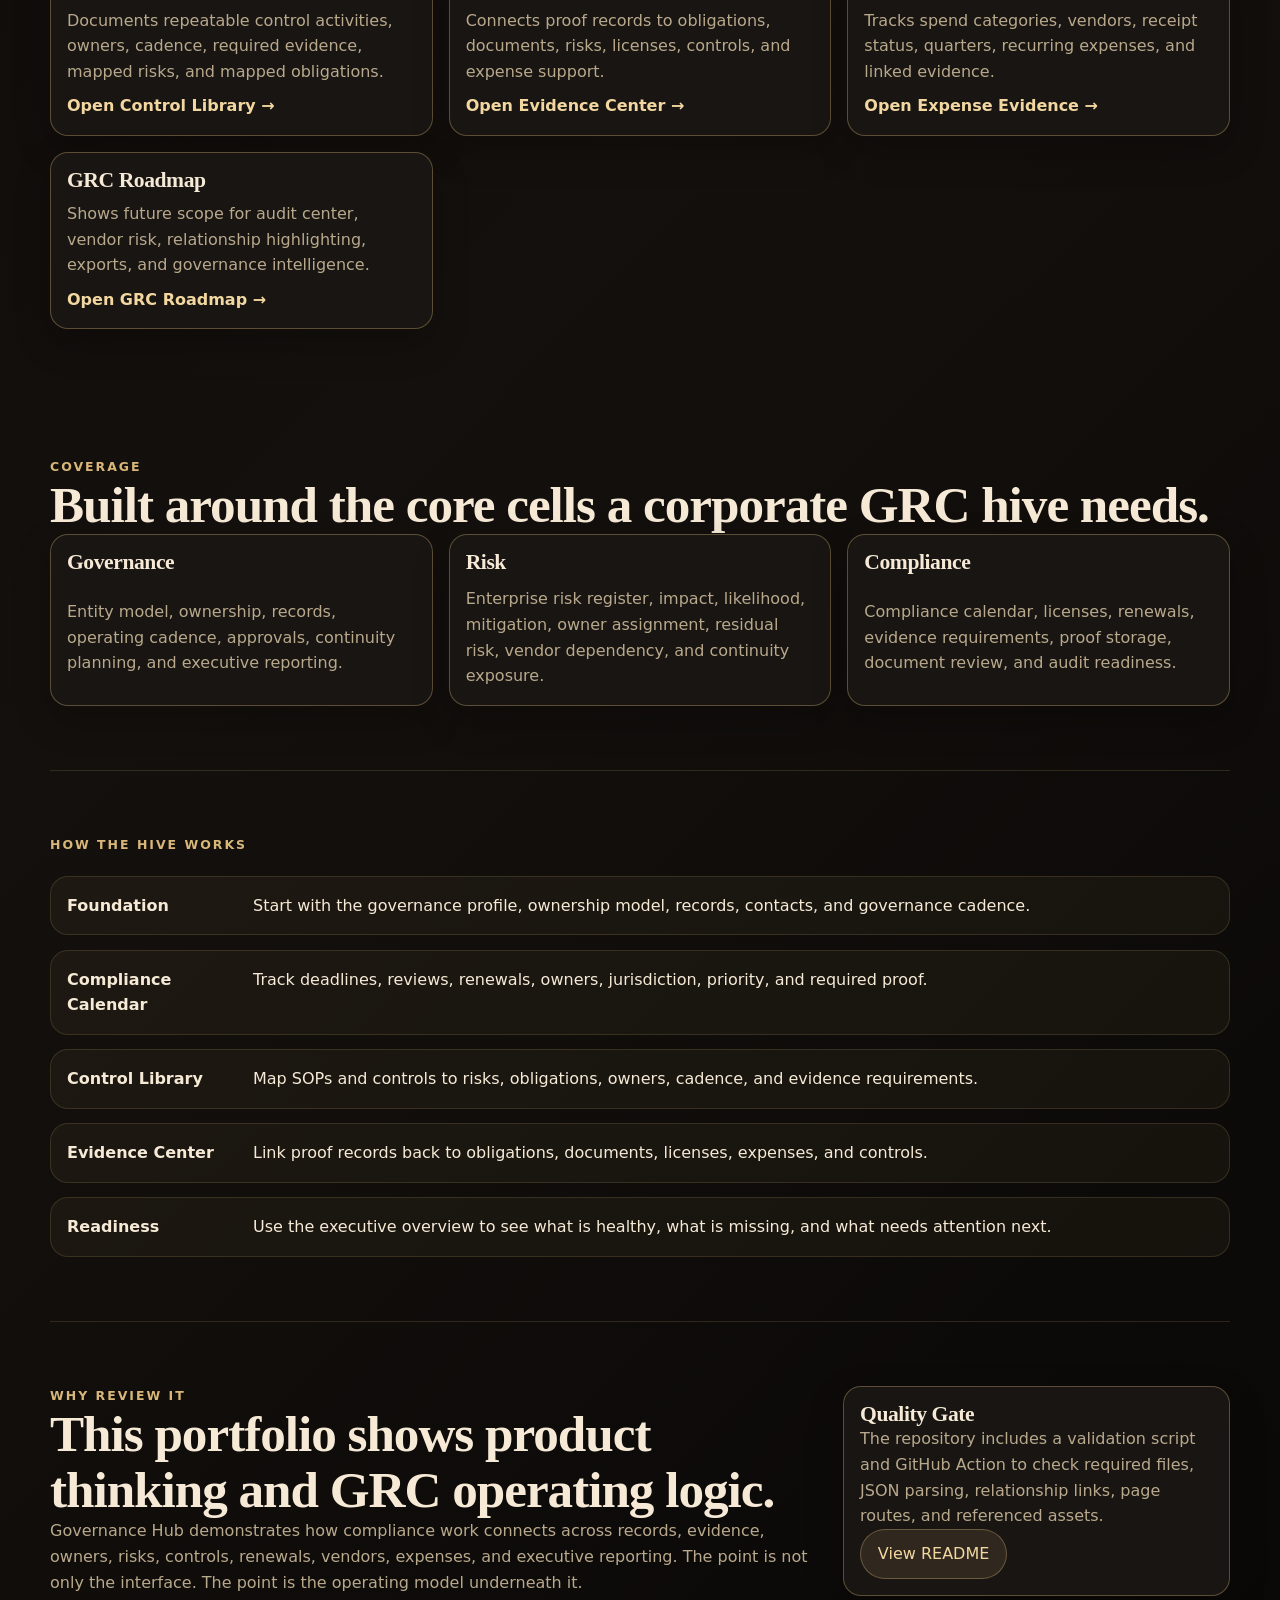
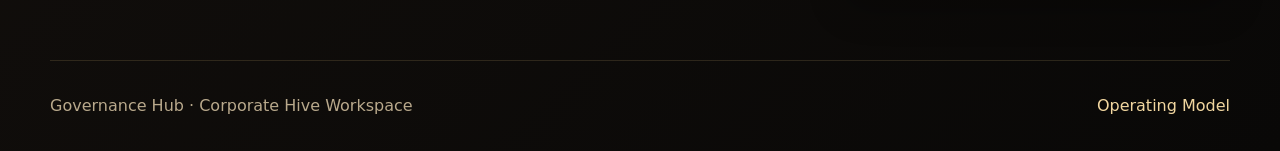
==== commit bd6e3bc2: "Align landing module names with corporate GRC labels" ====
--- a/index.html
+++ b/index.html
@@ -24,7 +24,7 @@
       <a href="#included">Included</a>
       <a href="#coverage">Coverage</a>
       <a href="#workflow">Workflow</a>
-      <a class="nav-button" href="pages/dashboard.html">Open Dashboard</a>
+      <a class="nav-button" href="pages/dashboard.html">Open Executive Overview</a>
     </nav>
   </header>
 
@@ -36,7 +36,7 @@
         <p class="hero-lede">A corporate hive workspace for governance, risk, compliance, evidence, records, controls, vendors, expenses, and readiness.</p>
         <p class="hero-support">Built to show how a business can move from scattered compliance notes into one connected operating system for obligations, proof, risks, controls, documents, and executive visibility.</p>
         <div class="button-row">
-          <a class="button button-primary" href="pages/dashboard.html">Open Dashboard</a>
+          <a class="button button-primary" href="pages/dashboard.html">Open Executive Overview</a>
           <a class="button button-secondary" href="#included">See What Is Included</a>
           <a class="button button-ghost" href="docs/CASE_STUDY.md">Read Case Study</a>
         </div>
@@ -57,18 +57,18 @@
 
     <section class="content-section" id="included">
       <p class="eyebrow">What Is Included</p>
-      <h2>A full small-business GRC operating map, not just a dashboard.</h2>
+      <h2>A full corporate GRC operating map, not just a dashboard.</h2>
       <div class="module-grid">
-        <article class="feature-card menu-card"><h3>Executive Dashboard</h3><p>Summary view for health score, upcoming deadlines, open risks, evidence coverage, documents, expenses, and recent activity.</p><a href="pages/dashboard.html">Open Dashboard →</a></article>
-        <article class="feature-card menu-card"><h3>Workspace Profile</h3><p>Foundation layer for entity model, ownership roles, governance owner, contacts, locations, and core records.</p><a href="pages/business-profile.html">Open Profile →</a></article>
-        <article class="feature-card menu-card"><h3>Obligations Tracker</h3><p>Tracks filings, renewals, reviews, due dates, owners, priority, status, jurisdiction, frequency, and evidence requirements.</p><a href="pages/obligations.html">Open Obligations →</a></article>
-        <article class="feature-card menu-card"><h3>Governance Vault</h3><p>Organizes formation records, operating documents, policies, confirmations, licenses, contracts, storage locations, and review dates.</p><a href="pages/vault.html">Open Vault →</a></article>
-        <article class="feature-card menu-card"><h3>Licenses & Permits</h3><p>Tracks license inventory, jurisdictions, expiration dates, renewal status, owners, proof records, and renewal notes.</p><a href="pages/licenses.html">Open Licenses →</a></article>
-        <article class="feature-card menu-card"><h3>Risk Register</h3><p>Maps operational, compliance, vendor, continuity, documentation, and financial risks to owners and mitigation plans.</p><a href="pages/risks.html">Open Risks →</a></article>
-        <article class="feature-card menu-card"><h3>Controls / SOP Library</h3><p>Documents repeatable control activities, owners, cadence, required evidence, mapped risks, and mapped obligations.</p><a href="pages/controls.html">Open Controls →</a></article>
-        <article class="feature-card menu-card"><h3>Evidence Tracker</h3><p>Connects proof records to obligations, documents, risks, licenses, controls, and expense support.</p><a href="pages/evidence.html">Open Evidence →</a></article>
-        <article class="feature-card menu-card"><h3>Expense Support</h3><p>Tracks spend categories, vendors, receipt status, quarters, recurring expenses, and linked evidence.</p><a href="pages/expenses.html">Open Expenses →</a></article>
-        <article class="feature-card menu-card"><h3>Governance Roadmap</h3><p>Shows future scope for audit center, vendor risk, relationship highlighting, exports, and governance intelligence.</p><a href="pages/roadmap.html">Open Roadmap →</a></article>
+        <article class="feature-card menu-card"><h3>Executive Overview</h3><p>Summary view for health score, upcoming deadlines, open risks, evidence coverage, documents, expenses, and recent GRC activity.</p><a href="pages/dashboard.html">Open Executive Overview →</a></article>
+        <article class="feature-card menu-card"><h3>Governance Profile</h3><p>Foundation layer for workspace model, ownership roles, governance owner, contacts, locations, and core records.</p><a href="pages/business-profile.html">Open Governance Profile →</a></article>
+        <article class="feature-card menu-card"><h3>Compliance Calendar</h3><p>Tracks filings, renewals, reviews, due dates, owners, priority, status, jurisdiction, frequency, and evidence requirements.</p><a href="pages/obligations.html">Open Compliance Calendar →</a></article>
+        <article class="feature-card menu-card"><h3>Governance Records Vault</h3><p>Organizes formation records, operating documents, policies, confirmations, licenses, contracts, storage locations, and review dates.</p><a href="pages/vault.html">Open Records Vault →</a></article>
+        <article class="feature-card menu-card"><h3>License & Permit Register</h3><p>Tracks license inventory, jurisdictions, expiration dates, renewal status, owners, proof records, and renewal notes.</p><a href="pages/licenses.html">Open License Register →</a></article>
+        <article class="feature-card menu-card"><h3>Enterprise Risk Register</h3><p>Maps operational, compliance, vendor, continuity, documentation, and financial risks to owners and mitigation plans.</p><a href="pages/risks.html">Open Enterprise Risk Register →</a></article>
+        <article class="feature-card menu-card"><h3>Control Library</h3><p>Documents repeatable control activities, owners, cadence, required evidence, mapped risks, and mapped obligations.</p><a href="pages/controls.html">Open Control Library →</a></article>
+        <article class="feature-card menu-card"><h3>Evidence & Audit Readiness</h3><p>Connects proof records to obligations, documents, risks, licenses, controls, and expense support.</p><a href="pages/evidence.html">Open Evidence Center →</a></article>
+        <article class="feature-card menu-card"><h3>Expense Evidence</h3><p>Tracks spend categories, vendors, receipt status, quarters, recurring expenses, and linked evidence.</p><a href="pages/expenses.html">Open Expense Evidence →</a></article>
+        <article class="feature-card menu-card"><h3>GRC Roadmap</h3><p>Shows future scope for audit center, vendor risk, relationship highlighting, exports, and governance intelligence.</p><a href="pages/roadmap.html">Open GRC Roadmap →</a></article>
       </div>
     </section>
 
@@ -77,19 +77,19 @@
       <h2>Built around the core cells a corporate GRC hive needs.</h2>
       <div class="card-grid three">
         <article class="panel-card"><h3>Governance</h3><p>Entity model, ownership, records, operating cadence, approvals, continuity planning, and executive reporting.</p></article>
-        <article class="panel-card"><h3>Risk</h3><p>Risk register, impact, likelihood, mitigation, owner assignment, residual risk, vendor dependency, and continuity exposure.</p></article>
-        <article class="panel-card"><h3>Compliance</h3><p>Obligations, licenses, renewals, evidence requirements, proof storage, document review, and audit readiness.</p></article>
+        <article class="panel-card"><h3>Risk</h3><p>Enterprise risk register, impact, likelihood, mitigation, owner assignment, residual risk, vendor dependency, and continuity exposure.</p></article>
+        <article class="panel-card"><h3>Compliance</h3><p>Compliance calendar, licenses, renewals, evidence requirements, proof storage, document review, and audit readiness.</p></article>
       </div>
     </section>
 
     <section class="content-section workflow-section" id="workflow">
       <p class="eyebrow">How The Hive Works</p>
       <ol class="timeline-list">
-        <li><strong>Foundation</strong><span>Start with the workspace profile, ownership model, records, contacts, and governance cadence.</span></li>
-        <li><strong>Obligations</strong><span>Track deadlines, reviews, renewals, owners, jurisdiction, priority, and required proof.</span></li>
-        <li><strong>Controls</strong><span>Map SOPs and controls to risks, obligations, owners, cadence, and evidence requirements.</span></li>
-        <li><strong>Evidence</strong><span>Link proof records back to obligations, documents, licenses, expenses, and controls.</span></li>
-        <li><strong>Readiness</strong><span>Use the dashboard to see what is healthy, what is missing, and what needs attention next.</span></li>
+        <li><strong>Foundation</strong><span>Start with the governance profile, ownership model, records, contacts, and governance cadence.</span></li>
+        <li><strong>Compliance Calendar</strong><span>Track deadlines, reviews, renewals, owners, jurisdiction, priority, and required proof.</span></li>
+        <li><strong>Control Library</strong><span>Map SOPs and controls to risks, obligations, owners, cadence, and evidence requirements.</span></li>
+        <li><strong>Evidence Center</strong><span>Link proof records back to obligations, documents, licenses, expenses, and controls.</span></li>
+        <li><strong>Readiness</strong><span>Use the executive overview to see what is healthy, what is missing, and what needs attention next.</span></li>
       </ol>
     </section>
 
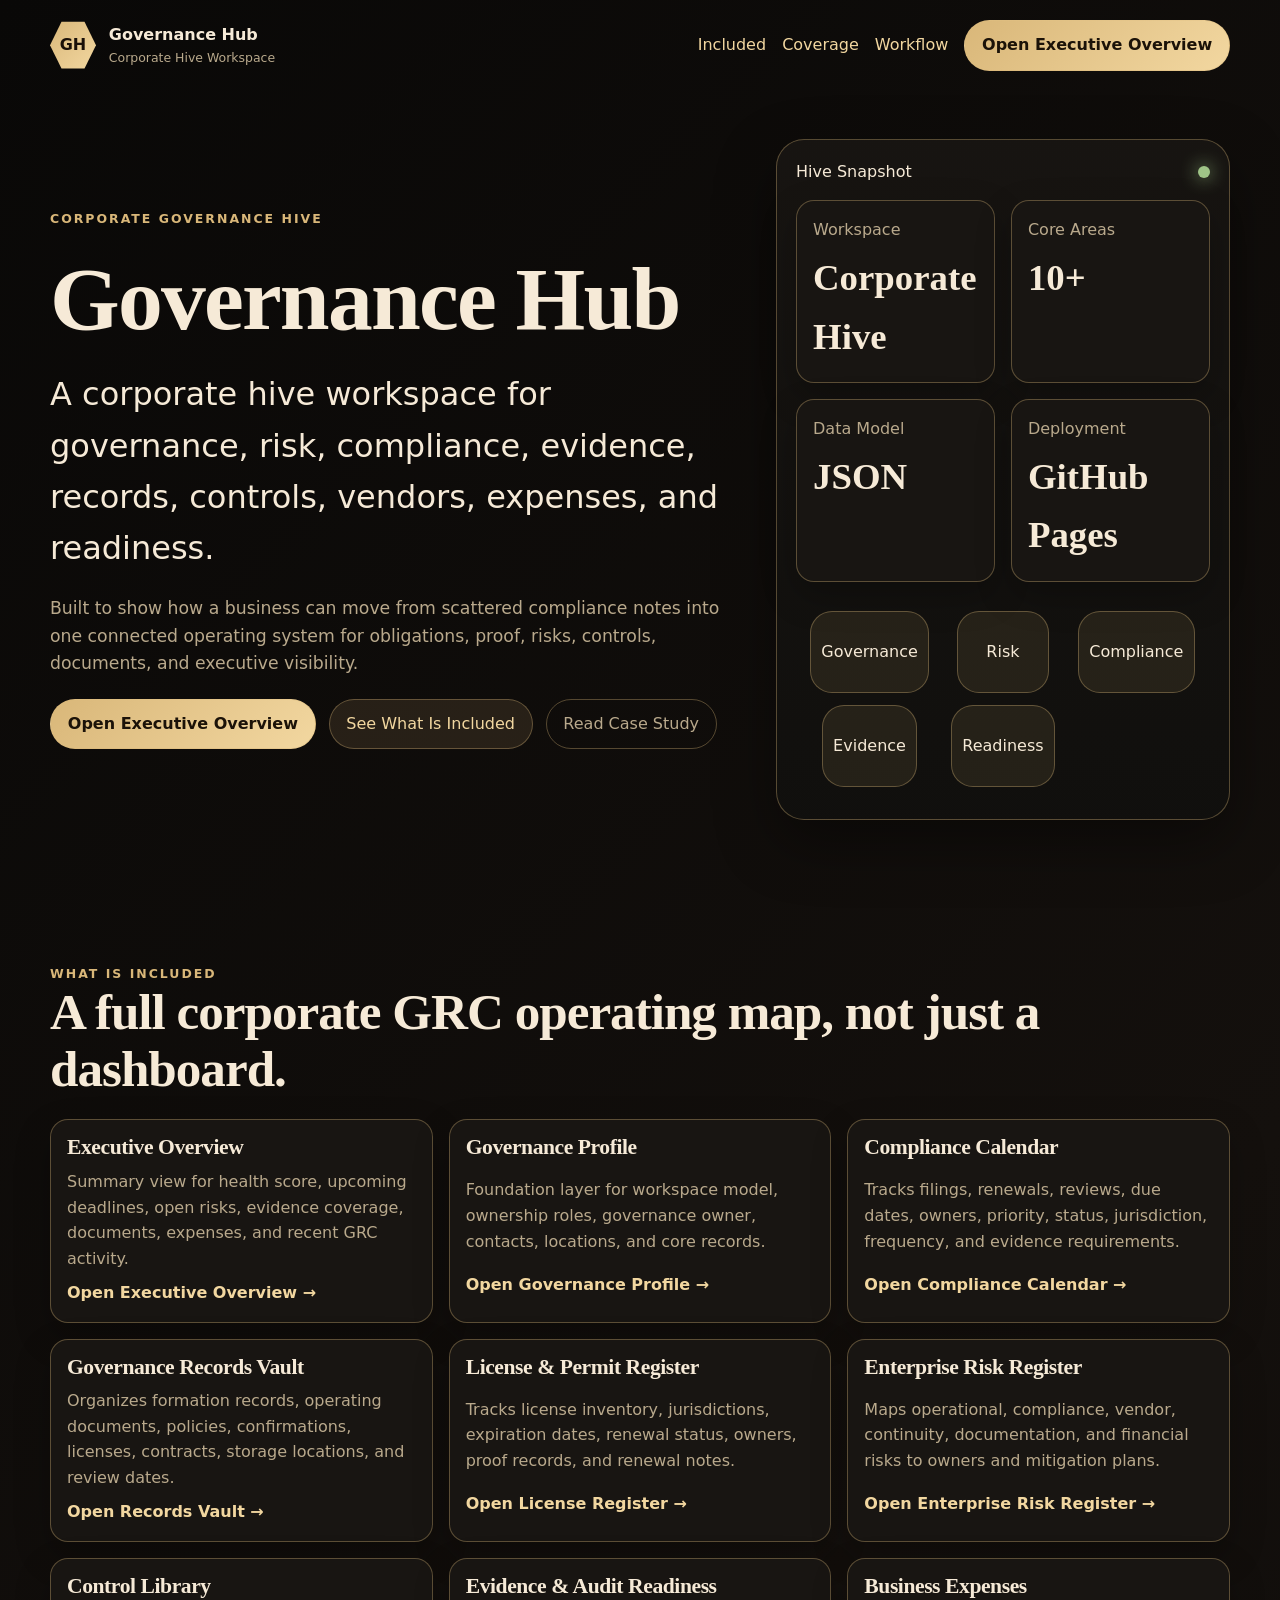
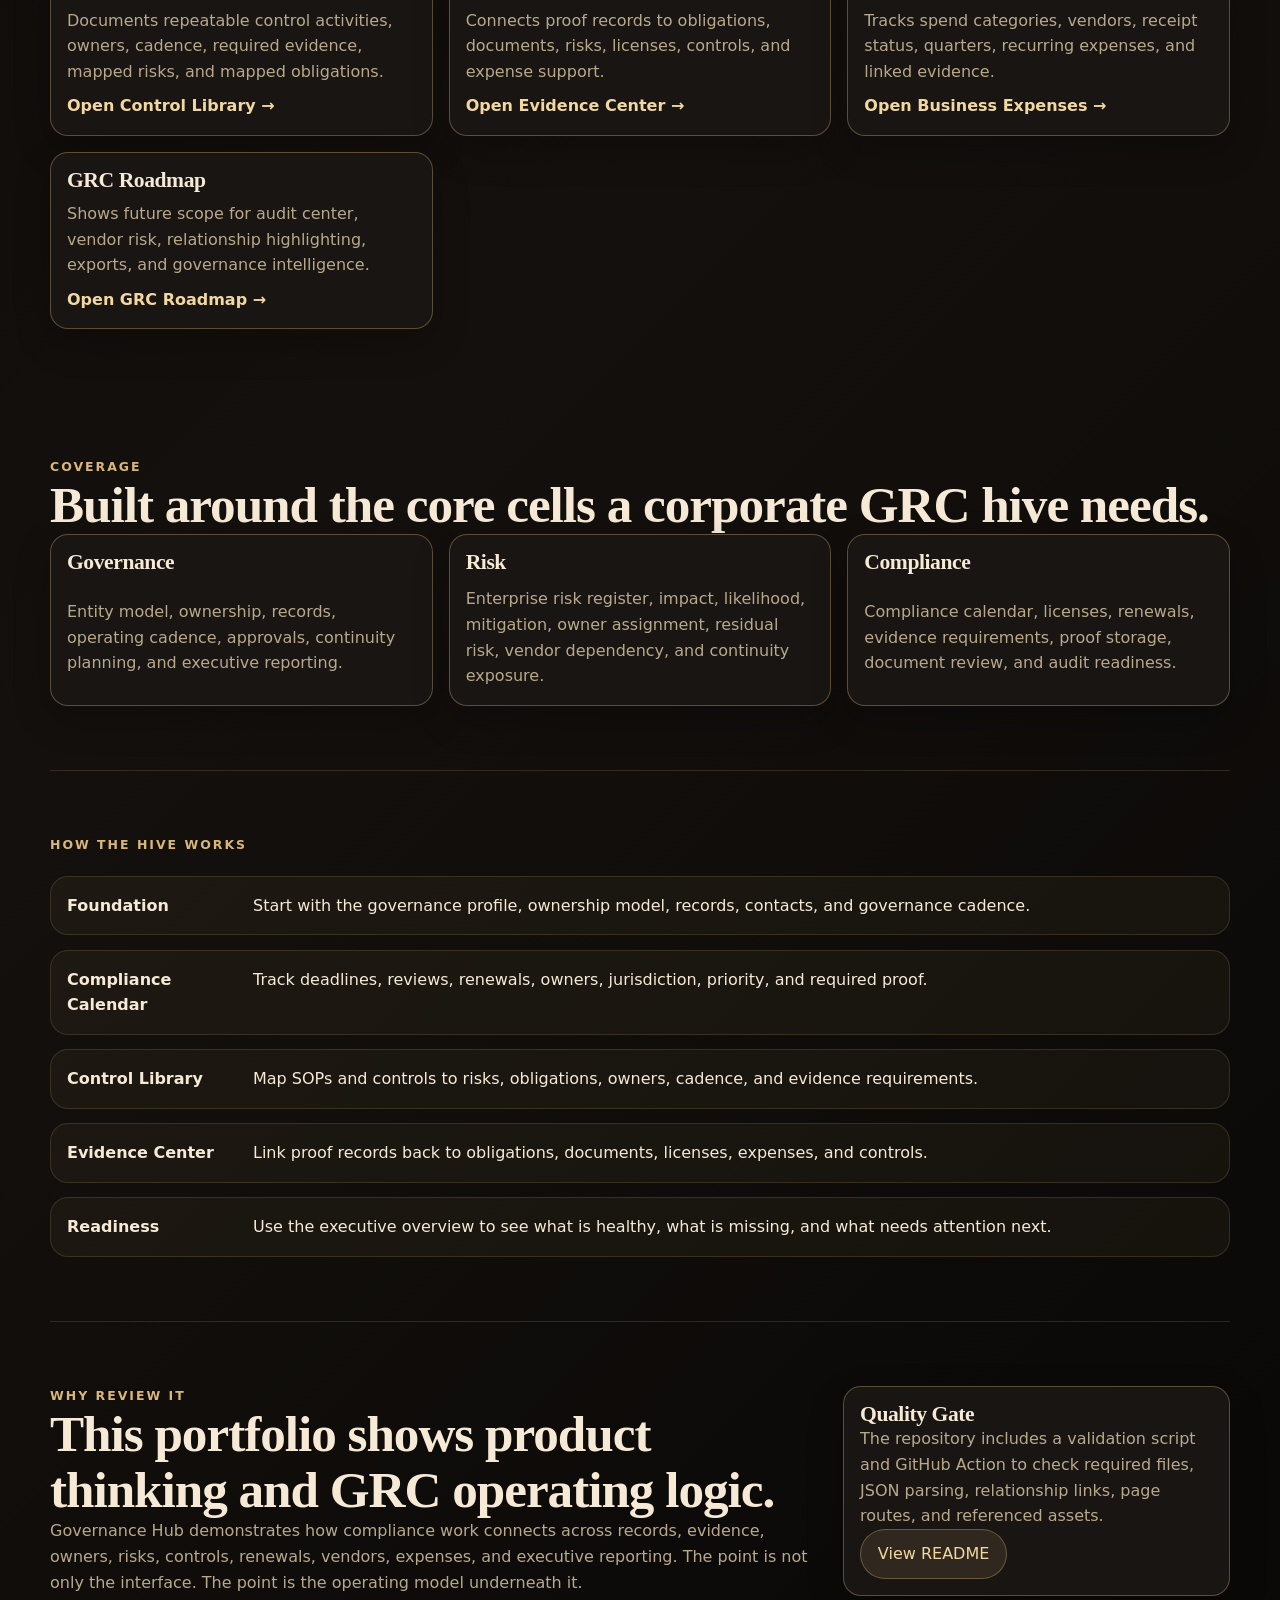
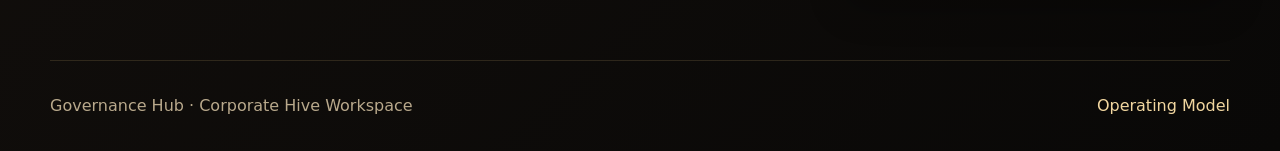
==== commit a22e2297: "Rename landing expense module to Business Expenses" ====
--- a/index.html
+++ b/index.html
@@ -67,7 +67,7 @@
         <article class="feature-card menu-card"><h3>Enterprise Risk Register</h3><p>Maps operational, compliance, vendor, continuity, documentation, and financial risks to owners and mitigation plans.</p><a href="pages/risks.html">Open Enterprise Risk Register →</a></article>
         <article class="feature-card menu-card"><h3>Control Library</h3><p>Documents repeatable control activities, owners, cadence, required evidence, mapped risks, and mapped obligations.</p><a href="pages/controls.html">Open Control Library →</a></article>
         <article class="feature-card menu-card"><h3>Evidence & Audit Readiness</h3><p>Connects proof records to obligations, documents, risks, licenses, controls, and expense support.</p><a href="pages/evidence.html">Open Evidence Center →</a></article>
-        <article class="feature-card menu-card"><h3>Expense Evidence</h3><p>Tracks spend categories, vendors, receipt status, quarters, recurring expenses, and linked evidence.</p><a href="pages/expenses.html">Open Expense Evidence →</a></article>
+        <article class="feature-card menu-card"><h3>Business Expenses</h3><p>Tracks spend categories, vendors, receipt status, quarters, recurring expenses, and linked evidence.</p><a href="pages/expenses.html">Open Business Expenses →</a></article>
         <article class="feature-card menu-card"><h3>GRC Roadmap</h3><p>Shows future scope for audit center, vendor risk, relationship highlighting, exports, and governance intelligence.</p><a href="pages/roadmap.html">Open GRC Roadmap →</a></article>
       </div>
     </section>
--- a/styles/hive.css
+++ b/styles/hive.css
@@ -56,3 +56,230 @@
   color: inherit;
   opacity: 0.78;
 }
+
+.signal-panel {
+  position: relative;
+  overflow: hidden;
+}
+
+.signal-panel::after {
+  content: '';
+  position: absolute;
+  inset: 0;
+  pointer-events: none;
+  opacity: 0.18;
+  background-image:
+    linear-gradient(30deg, rgba(217, 183, 121, 0.18) 12%, transparent 12.5%, transparent 87%, rgba(217, 183, 121, 0.18) 87.5%, rgba(217, 183, 121, 0.18)),
+    linear-gradient(150deg, rgba(217, 183, 121, 0.18) 12%, transparent 12.5%, transparent 87%, rgba(217, 183, 121, 0.18) 87.5%, rgba(217, 183, 121, 0.18)),
+    linear-gradient(30deg, rgba(217, 183, 121, 0.18) 12%, transparent 12.5%, transparent 87%, rgba(217, 183, 121, 0.18) 87.5%, rgba(217, 183, 121, 0.18)),
+    linear-gradient(150deg, rgba(217, 183, 121, 0.18) 12%, transparent 12.5%, transparent 87%, rgba(217, 183, 121, 0.18) 87.5%, rgba(217, 183, 121, 0.18));
+  background-size: 64px 112px;
+  background-position: 0 0, 0 0, 32px 56px, 32px 56px;
+}
+
+.signal-intro,
+.signal-controls,
+.signal-hive,
+.signal-legend {
+  position: relative;
+  z-index: 1;
+}
+
+.signal-intro {
+  display: flex;
+  align-items: start;
+  justify-content: space-between;
+  gap: 1rem;
+  margin-bottom: 1rem;
+}
+
+.signal-intro p {
+  max-width: 700px;
+  color: var(--color-muted);
+}
+
+.signal-controls {
+  display: flex;
+  flex-wrap: wrap;
+  gap: 0.55rem;
+  margin: 0.8rem 0 1.2rem;
+}
+
+.signal-controls input {
+  position: absolute;
+  opacity: 0;
+  pointer-events: none;
+}
+
+.signal-controls label {
+  cursor: pointer;
+  padding: 0.46rem 0.8rem;
+  border: 1px solid var(--color-line-soft);
+  border-radius: 999px;
+  background: rgba(246, 234, 215, 0.04);
+  color: var(--color-muted);
+  font-size: 0.82rem;
+  font-weight: 800;
+  letter-spacing: 0.06em;
+  text-transform: uppercase;
+}
+
+#signal-all:checked ~ .signal-controls label[for='signal-all'],
+#signal-controlled:checked ~ .signal-controls label[for='signal-controlled'],
+#signal-watch:checked ~ .signal-controls label[for='signal-watch'],
+#signal-review:checked ~ .signal-controls label[for='signal-review'],
+#signal-elevated:checked ~ .signal-controls label[for='signal-elevated'],
+#signal-critical:checked ~ .signal-controls label[for='signal-critical'] {
+  border-color: var(--color-gold);
+  color: var(--color-cream);
+  box-shadow: 0 0 18px rgba(217, 183, 121, 0.18);
+}
+
+.signal-hive {
+  display: grid;
+  grid-template-columns: repeat(4, minmax(150px, 1fr));
+  gap: 0.72rem;
+  align-items: center;
+}
+
+.signal-cell {
+  position: relative;
+  display: grid;
+  place-items: center;
+  gap: 0.24rem;
+  min-height: 146px;
+  padding: 1rem;
+  text-align: center;
+  color: var(--color-cream);
+  border: 1px solid var(--signal-line, var(--color-line));
+  background: linear-gradient(145deg, var(--signal-bg-a), var(--signal-bg-b));
+  clip-path: polygon(25% 4%, 75% 4%, 100% 50%, 75% 96%, 25% 96%, 0% 50%);
+  transition: transform 160ms ease, opacity 160ms ease, filter 160ms ease, box-shadow 160ms ease;
+}
+
+.signal-cell:hover,
+.signal-cell:focus-visible {
+  transform: translateY(-3px) scale(1.015);
+  box-shadow: 0 0 28px var(--signal-glow);
+}
+
+.signal-cell strong {
+  max-width: 118px;
+  font-family: var(--font-heading);
+  font-size: 1rem;
+  line-height: 1.08;
+}
+
+.signal-cell span {
+  color: var(--signal-text, var(--color-gold-soft));
+  font-size: 0.72rem;
+  font-weight: 900;
+  letter-spacing: 0.08em;
+  text-transform: uppercase;
+}
+
+.signal-cell small {
+  max-width: 120px;
+  color: var(--color-muted);
+  font-size: 0.76rem;
+}
+
+.signal-cell.core {
+  color: #170d06;
+  --signal-bg-a: #f2d7a0;
+  --signal-bg-b: #d9b779;
+  --signal-line: rgba(246, 234, 215, 0.9);
+  --signal-glow: rgba(242, 215, 160, 0.45);
+}
+
+.signal-cell.core span,
+.signal-cell.core small {
+  color: rgba(23, 13, 6, 0.76);
+}
+
+.danger-controlled {
+  --signal-bg-a: rgba(217, 183, 121, 0.35);
+  --signal-bg-b: rgba(44, 35, 19, 0.96);
+  --signal-line: rgba(242, 215, 160, 0.78);
+  --signal-glow: rgba(242, 215, 160, 0.34);
+  --signal-text: #f2d7a0;
+}
+
+.danger-watch {
+  --signal-bg-a: rgba(224, 180, 95, 0.34);
+  --signal-bg-b: rgba(56, 38, 15, 0.96);
+  --signal-line: rgba(224, 180, 95, 0.76);
+  --signal-glow: rgba(224, 180, 95, 0.34);
+  --signal-text: #e0b45f;
+}
+
+.danger-review {
+  --signal-bg-a: rgba(139, 94, 45, 0.42);
+  --signal-bg-b: rgba(52, 28, 15, 0.98);
+  --signal-line: rgba(176, 118, 58, 0.78);
+  --signal-glow: rgba(176, 118, 58, 0.38);
+  --signal-text: #c89052;
+}
+
+.danger-elevated {
+  --signal-bg-a: rgba(191, 92, 39, 0.42);
+  --signal-bg-b: rgba(58, 20, 12, 0.98);
+  --signal-line: rgba(218, 120, 59, 0.8);
+  --signal-glow: rgba(218, 120, 59, 0.42);
+  --signal-text: #e58a51;
+}
+
+.danger-critical {
+  --signal-bg-a: rgba(122, 32, 32, 0.56);
+  --signal-bg-b: rgba(43, 10, 10, 0.98);
+  --signal-line: rgba(232, 102, 102, 0.82);
+  --signal-glow: rgba(232, 102, 102, 0.48);
+  --signal-text: #e86666;
+}
+
+#signal-controlled:checked ~ .signal-hive .signal-cell:not(.danger-controlled),
+#signal-watch:checked ~ .signal-hive .signal-cell:not(.danger-watch),
+#signal-review:checked ~ .signal-hive .signal-cell:not(.danger-review),
+#signal-elevated:checked ~ .signal-hive .signal-cell:not(.danger-elevated),
+#signal-critical:checked ~ .signal-hive .signal-cell:not(.danger-critical) {
+  opacity: 0.24;
+  filter: grayscale(0.7);
+}
+
+#signal-controlled:checked ~ .signal-hive .danger-controlled,
+#signal-watch:checked ~ .signal-hive .danger-watch,
+#signal-review:checked ~ .signal-hive .danger-review,
+#signal-elevated:checked ~ .signal-hive .danger-elevated,
+#signal-critical:checked ~ .signal-hive .danger-critical {
+  transform: translateY(-3px) scale(1.02);
+  box-shadow: 0 0 26px var(--signal-glow);
+}
+
+.signal-legend {
+  display: flex;
+  flex-wrap: wrap;
+  gap: 0.6rem;
+  margin-top: 1rem;
+  color: var(--color-muted);
+  font-size: 0.8rem;
+}
+
+.signal-legend span {
+  display: inline-flex;
+  align-items: center;
+  gap: 0.36rem;
+}
+
+.signal-legend span::before {
+  content: '';
+  width: 0.75rem;
+  height: 0.75rem;
+  border-radius: 999px;
+  background: var(--dot);
+}
+
+.signal-legend .legend-controlled { --dot: #f2d7a0; }
+.signal-legend .legend-watch { --dot: #e0b45f; }
+.signal-legend .legend-review { --dot: #a96b37; }
+.signal-legend .legend-elevated { --dot: #d96d3b; }
+.signal-legend .legend-critical { --dot: #e86666; }
--- a/styles/responsive.css
+++ b/styles/responsive.css
@@ -1,3 +1,9 @@
+@media (max-width: 1180px) {
+  .signal-hive {
+    grid-template-columns: repeat(3, minmax(145px, 1fr));
+  }
+}
+
 @media (max-width: 1000px) {
   .hero-section,
   .split-section,
@@ -24,6 +30,10 @@
   .card-grid.three {
     grid-template-columns: repeat(2, minmax(0, 1fr));
   }
+
+  .signal-hive {
+    grid-template-columns: repeat(2, minmax(145px, 1fr));
+  }
 }
 
 @media (max-width: 680px) {
@@ -32,7 +42,8 @@
   .page-heading,
   .site-footer,
   .panel-header,
-  .card-header {
+  .card-header,
+  .signal-intro {
     align-items: flex-start;
     flex-direction: column;
   }
@@ -52,8 +63,14 @@
   .license-grid,
   .roadmap-grid,
   .sidebar-nav,
-  .hive-map {
+  .hive-map,
+  .signal-hive {
     grid-template-columns: 1fr;
+  }
+
+  .signal-cell {
+    min-height: 124px;
+    clip-path: polygon(12% 0%, 88% 0%, 100% 50%, 88% 100%, 12% 100%, 0% 50%);
   }
 
   .timeline-list li {
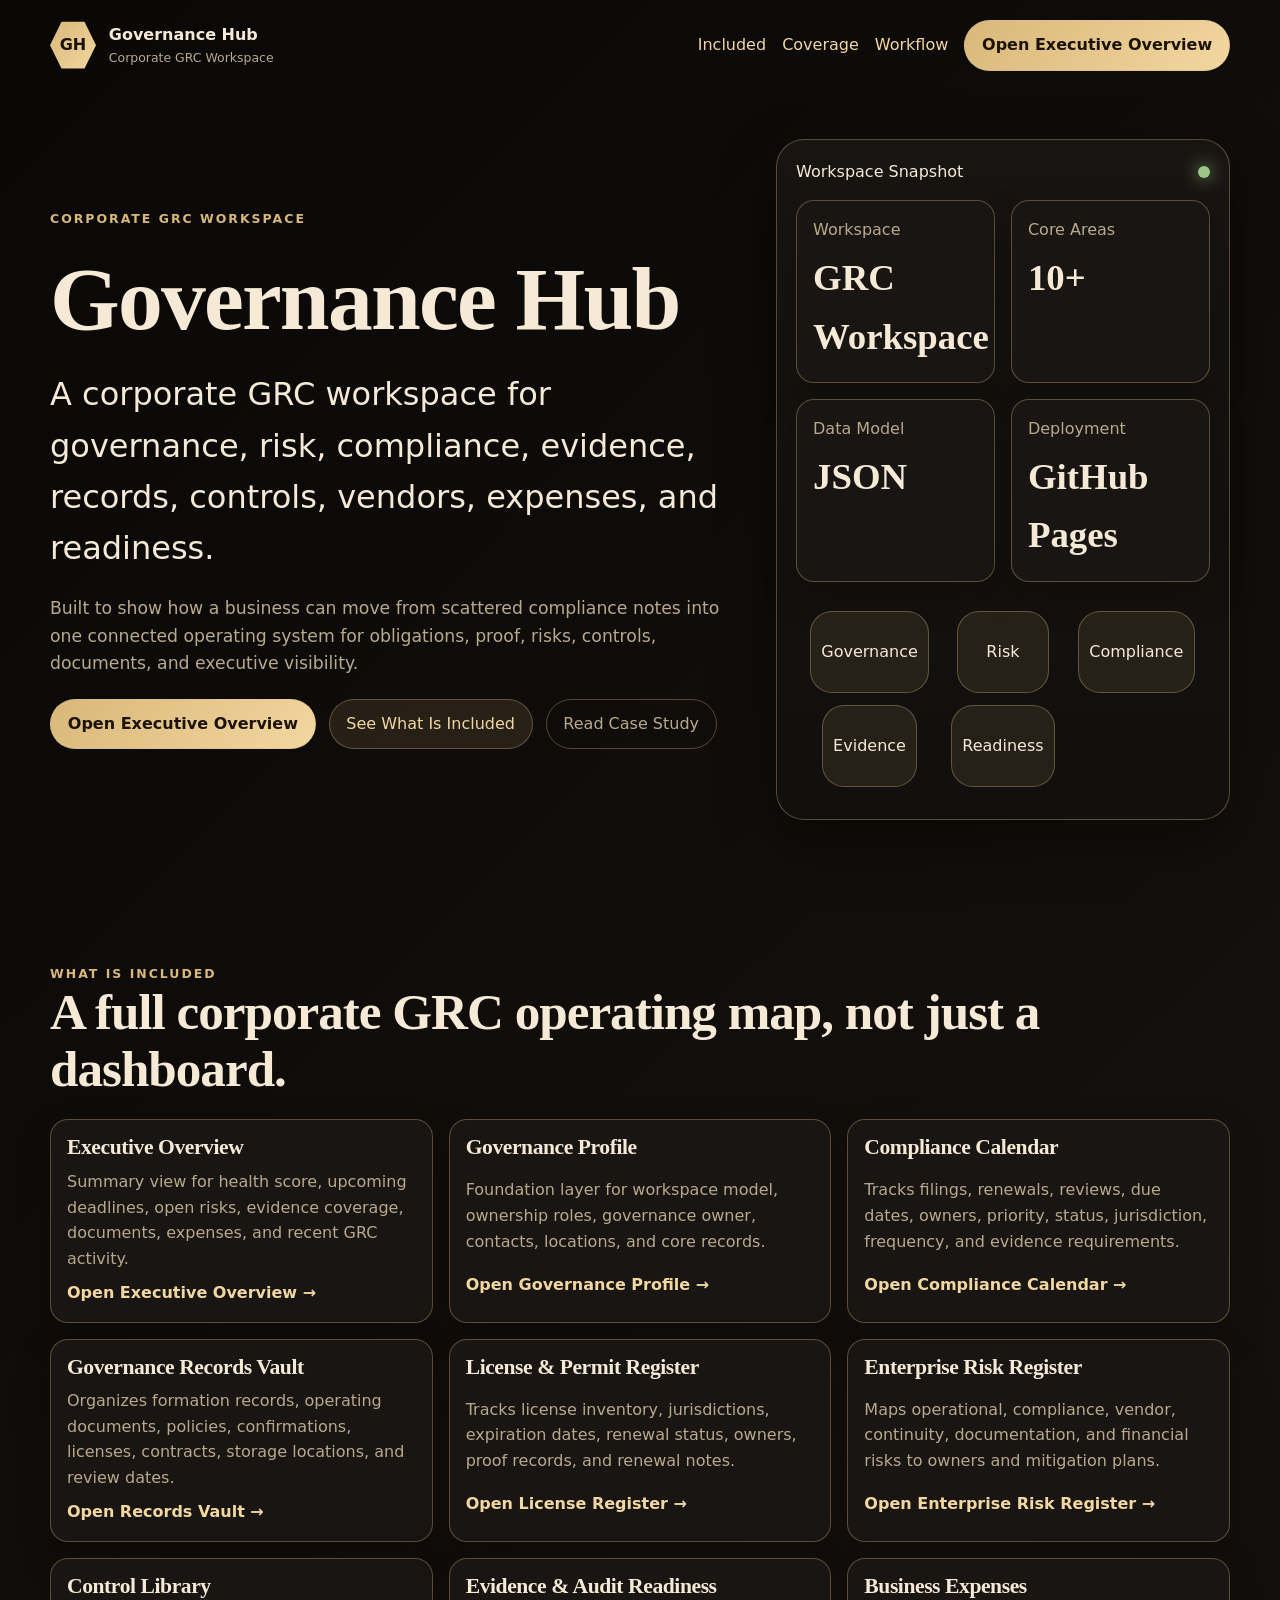
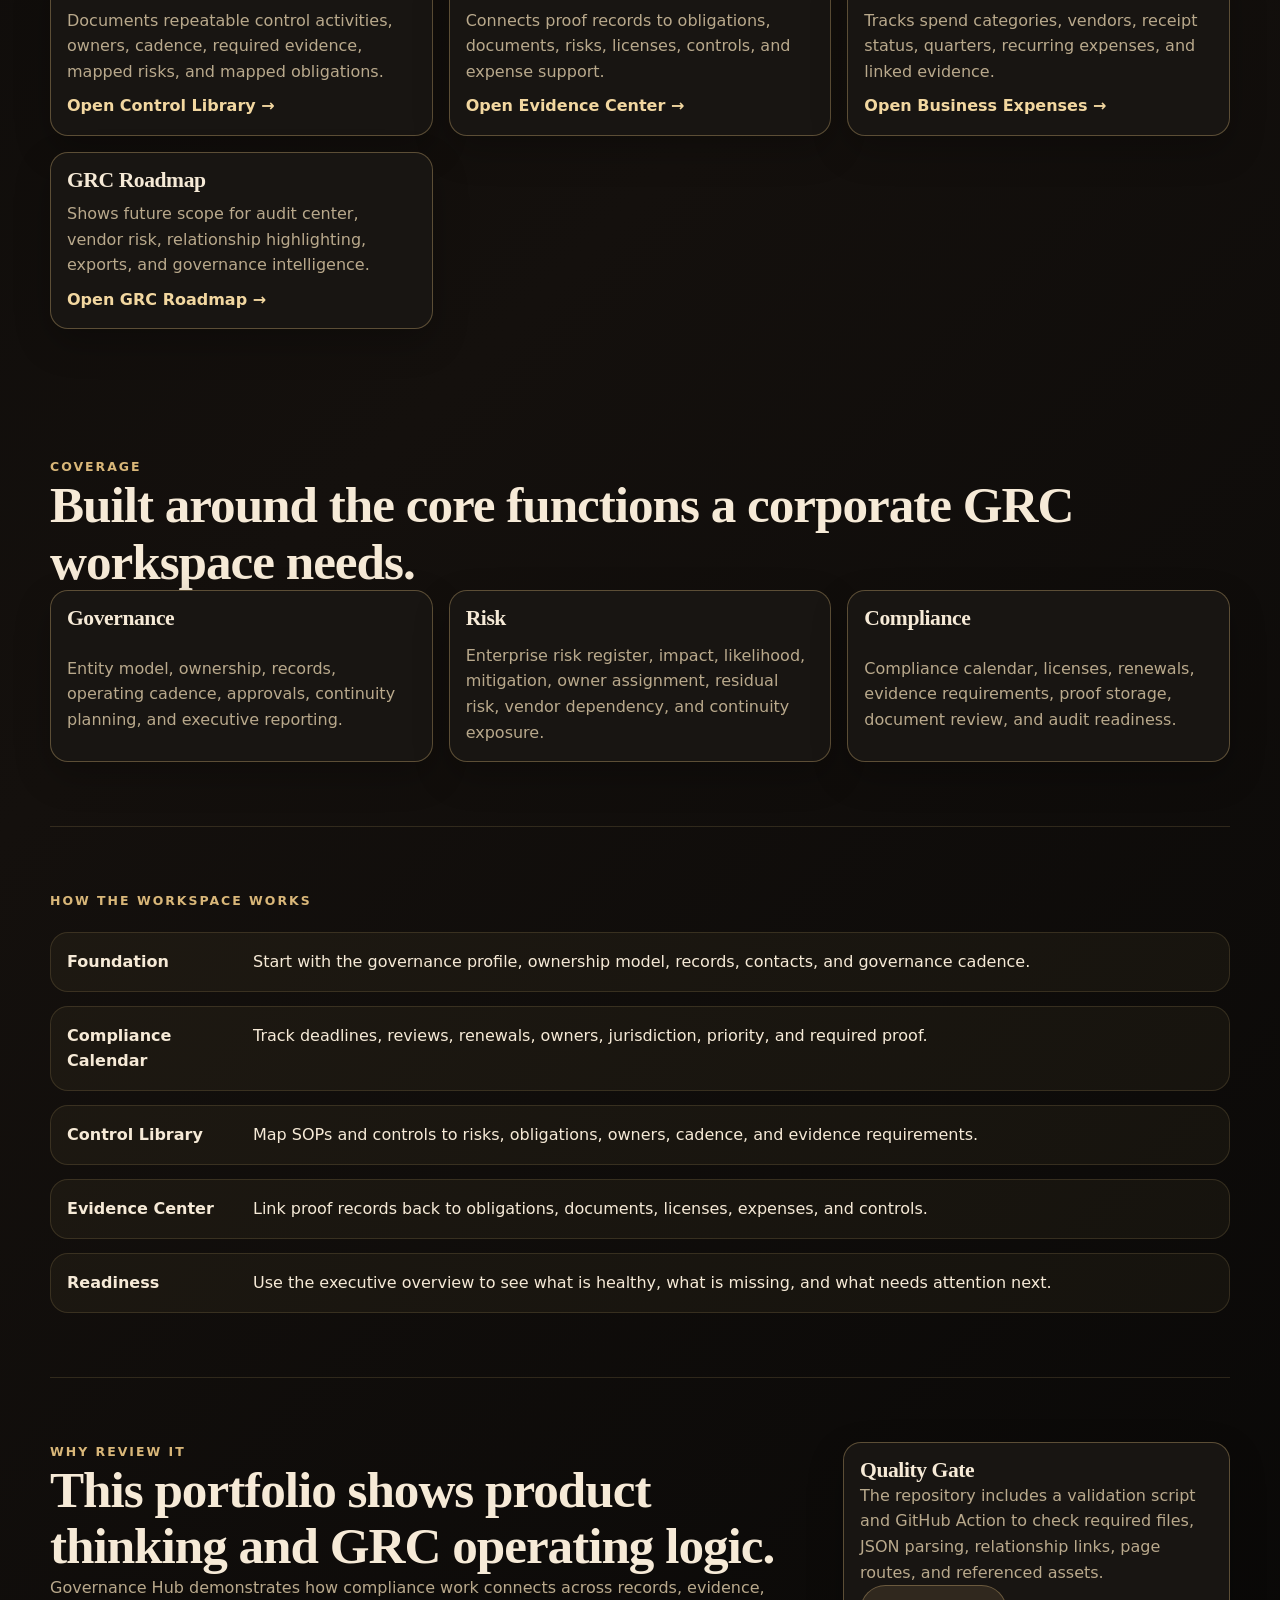
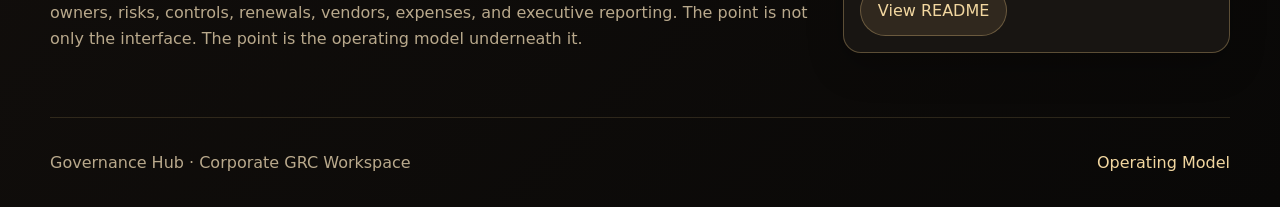
==== commit fbc8ae2f: "Tone down landing page hive wording" ====
--- a/index.html
+++ b/index.html
@@ -3,8 +3,8 @@
 <head>
   <meta charset="UTF-8" />
   <meta name="viewport" content="width=device-width, initial-scale=1.0" />
-  <title>Governance Hub | Corporate Hive Workspace</title>
-  <meta name="description" content="Governance Hub is a corporate hive workspace for governance, risk, compliance, evidence, records, controls, vendors, expenses, and readiness." />
+  <title>Governance Hub | Corporate GRC Workspace</title>
+  <meta name="description" content="Governance Hub is a corporate GRC workspace for governance, risk, compliance, evidence, records, controls, vendors, expenses, and readiness." />
   <link rel="stylesheet" href="styles/tokens.css" />
   <link rel="stylesheet" href="styles/base.css" />
   <link rel="stylesheet" href="styles/layout.css" />
@@ -18,7 +18,7 @@
   <header class="landing-nav">
     <a class="brand-mark" href="index.html" aria-label="Governance Hub home">
       <span class="brand-hex">GH</span>
-      <span><strong>Governance Hub</strong><small>Corporate Hive Workspace</small></span>
+      <span><strong>Governance Hub</strong><small>Corporate GRC Workspace</small></span>
     </a>
     <nav aria-label="Landing navigation">
       <a href="#included">Included</a>
@@ -31,9 +31,9 @@
   <main>
     <section class="hero-section section-grid">
       <div class="hero-copy">
-        <p class="eyebrow">Corporate Governance Hive</p>
+        <p class="eyebrow">Corporate GRC Workspace</p>
         <h1>Governance Hub</h1>
-        <p class="hero-lede">A corporate hive workspace for governance, risk, compliance, evidence, records, controls, vendors, expenses, and readiness.</p>
+        <p class="hero-lede">A corporate GRC workspace for governance, risk, compliance, evidence, records, controls, vendors, expenses, and readiness.</p>
         <p class="hero-support">Built to show how a business can move from scattered compliance notes into one connected operating system for obligations, proof, risks, controls, documents, and executive visibility.</p>
         <div class="button-row">
           <a class="button button-primary" href="pages/dashboard.html">Open Executive Overview</a>
@@ -42,14 +42,14 @@
         </div>
       </div>
       <aside class="hero-panel" aria-label="Workspace snapshot">
-        <div class="panel-header"><span>Hive Snapshot</span><span class="status-dot"></span></div>
+        <div class="panel-header"><span>Workspace Snapshot</span><span class="status-dot"></span></div>
         <div class="metric-grid compact">
-          <article class="metric-card"><span>Workspace</span><strong>Corporate Hive</strong></article>
+          <article class="metric-card"><span>Workspace</span><strong>GRC Workspace</strong></article>
           <article class="metric-card"><span>Core Areas</span><strong>10+</strong></article>
           <article class="metric-card"><span>Data Model</span><strong>JSON</strong></article>
           <article class="metric-card"><span>Deployment</span><strong>GitHub Pages</strong></article>
         </div>
-        <div class="mini-hive" aria-label="Governance hive preview">
+        <div class="mini-hive" aria-label="Governance preview">
           <span>Governance</span><span>Risk</span><span>Compliance</span><span>Evidence</span><span>Readiness</span>
         </div>
       </aside>
@@ -74,7 +74,7 @@
 
     <section class="content-section" id="coverage">
       <p class="eyebrow">Coverage</p>
-      <h2>Built around the core cells a corporate GRC hive needs.</h2>
+      <h2>Built around the core functions a corporate GRC workspace needs.</h2>
       <div class="card-grid three">
         <article class="panel-card"><h3>Governance</h3><p>Entity model, ownership, records, operating cadence, approvals, continuity planning, and executive reporting.</p></article>
         <article class="panel-card"><h3>Risk</h3><p>Enterprise risk register, impact, likelihood, mitigation, owner assignment, residual risk, vendor dependency, and continuity exposure.</p></article>
@@ -83,7 +83,7 @@
     </section>
 
     <section class="content-section workflow-section" id="workflow">
-      <p class="eyebrow">How The Hive Works</p>
+      <p class="eyebrow">How The Workspace Works</p>
       <ol class="timeline-list">
         <li><strong>Foundation</strong><span>Start with the governance profile, ownership model, records, contacts, and governance cadence.</span></li>
         <li><strong>Compliance Calendar</strong><span>Track deadlines, reviews, renewals, owners, jurisdiction, priority, and required proof.</span></li>
@@ -108,7 +108,7 @@
   </main>
 
   <footer class="site-footer">
-    <span>Governance Hub · Corporate Hive Workspace</span>
+    <span>Governance Hub · Corporate GRC Workspace</span>
     <a href="docs/GRC_OPERATING_MODEL.md">Operating Model</a>
   </footer>
 </body>
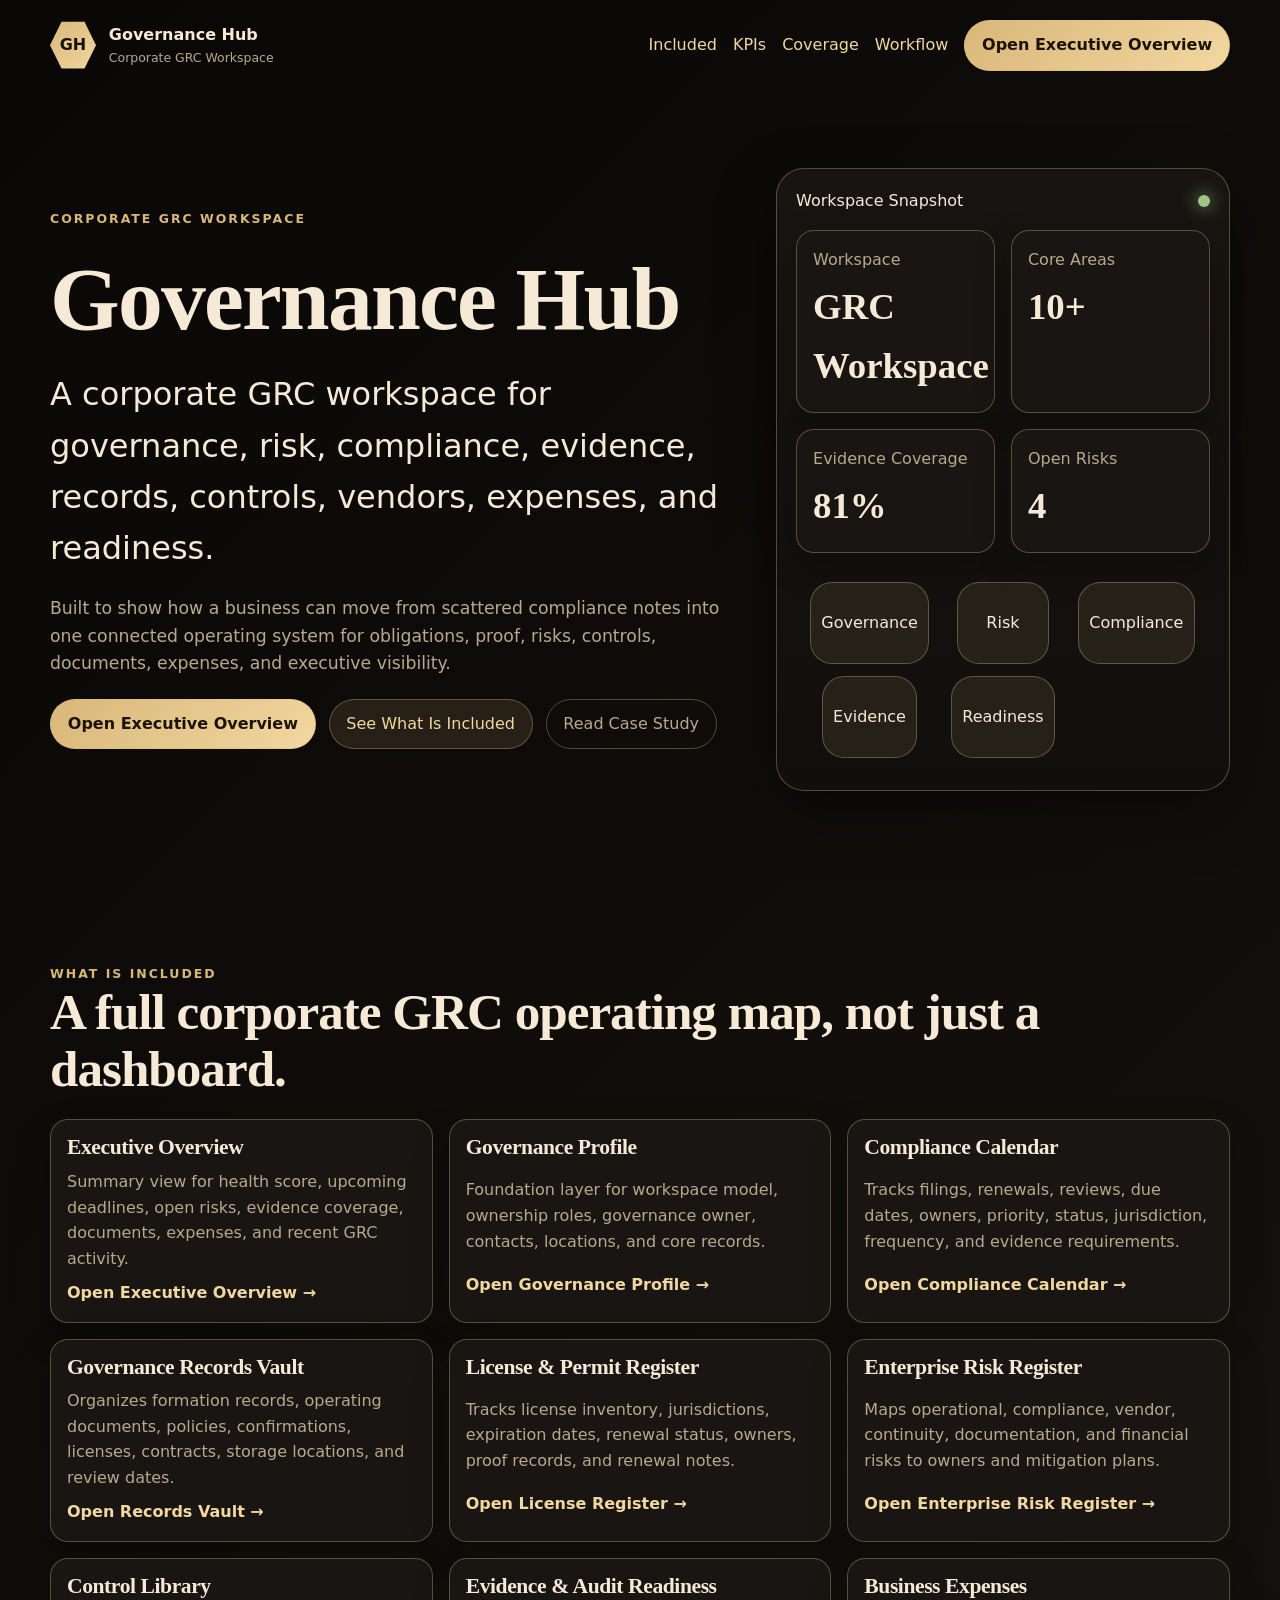
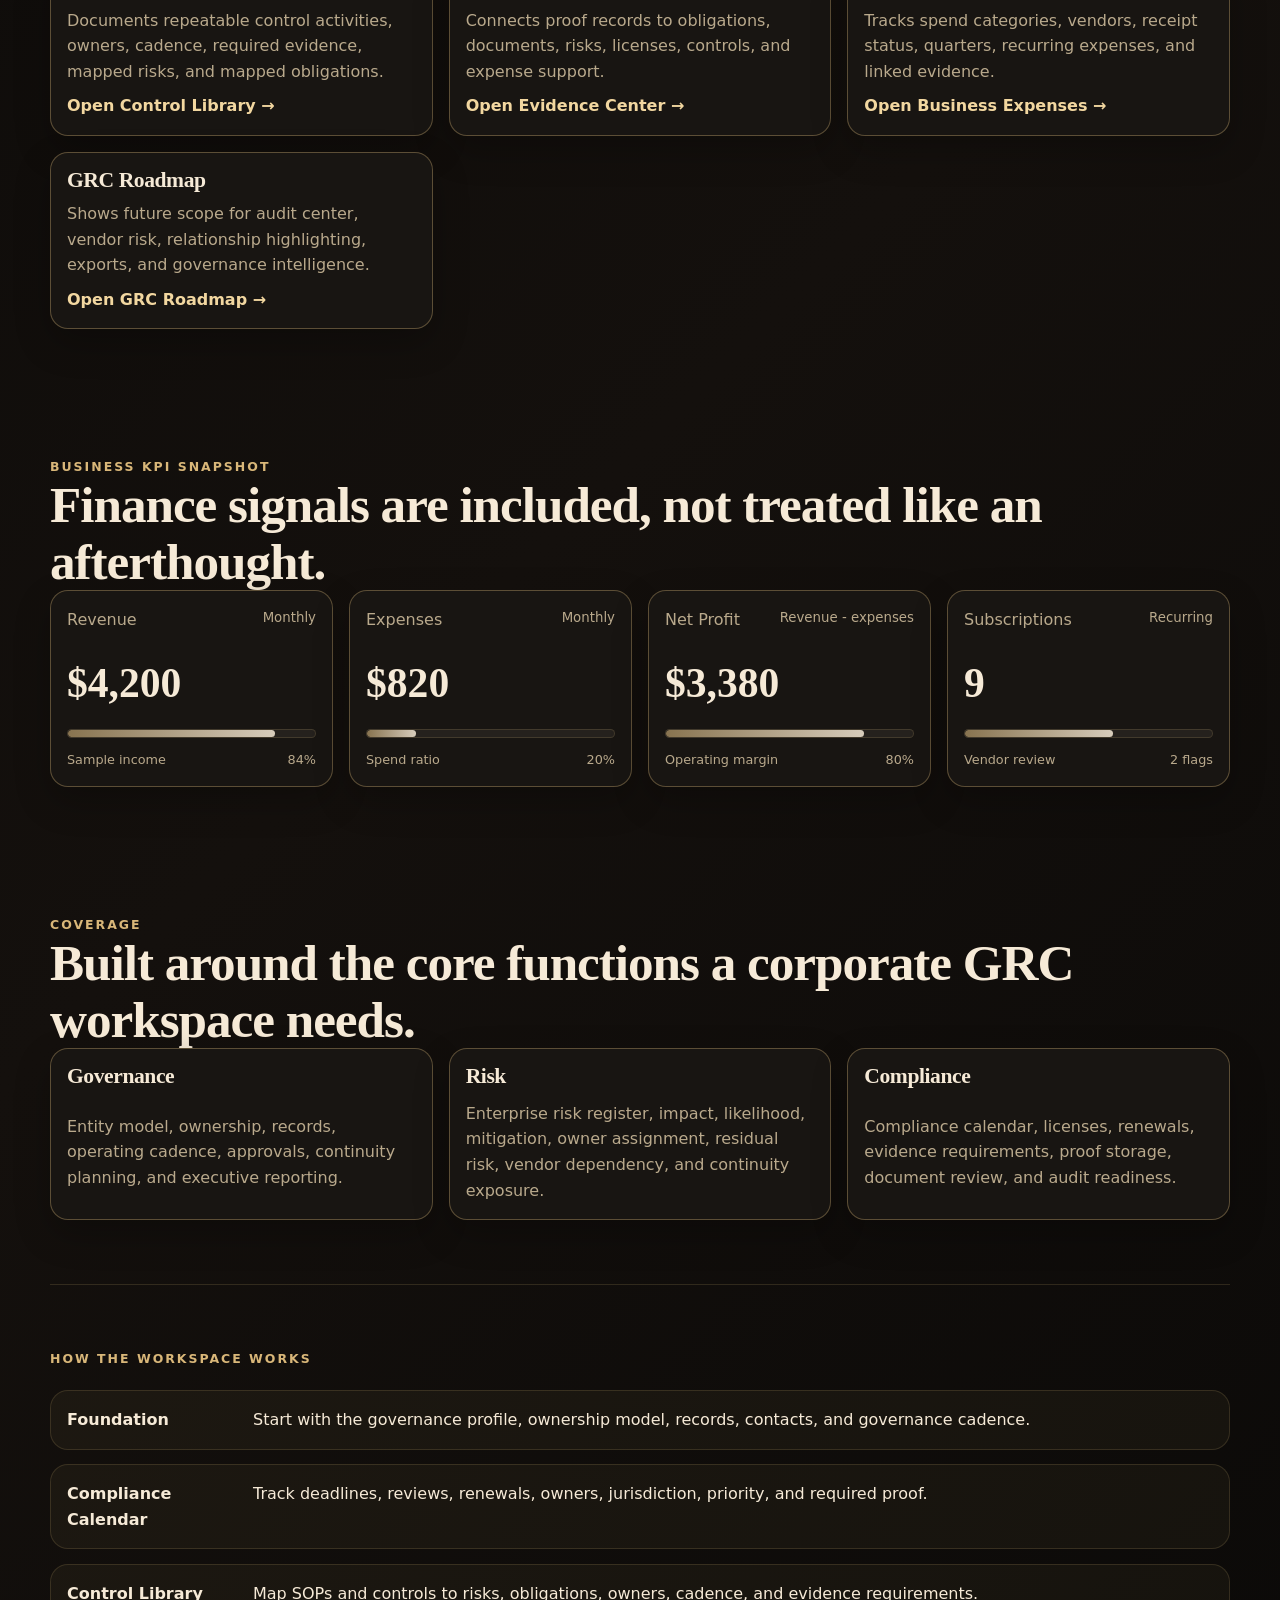
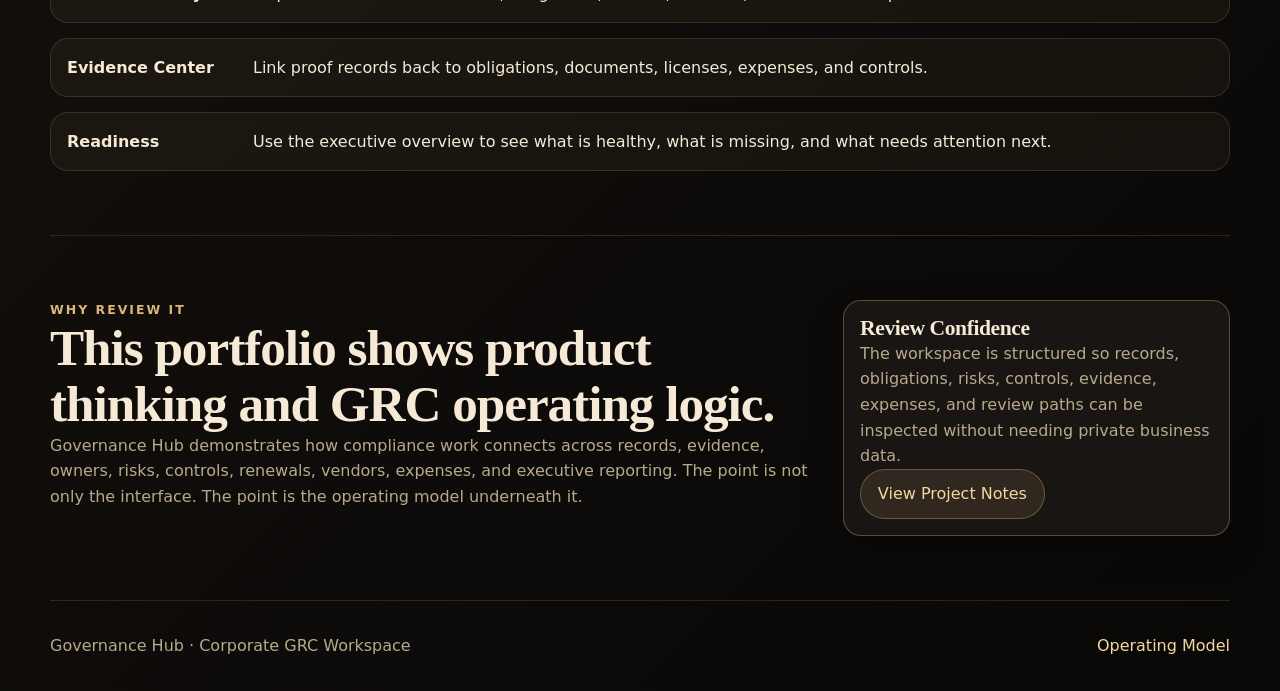
==== commit 88aa77a0: "Remove dev terms from landing and add business KPI snapshot" ====
--- a/index.html
+++ b/index.html
@@ -22,6 +22,7 @@
     </a>
     <nav aria-label="Landing navigation">
       <a href="#included">Included</a>
+      <a href="#kpis">KPIs</a>
       <a href="#coverage">Coverage</a>
       <a href="#workflow">Workflow</a>
       <a class="nav-button" href="pages/dashboard.html">Open Executive Overview</a>
@@ -34,7 +35,7 @@
         <p class="eyebrow">Corporate GRC Workspace</p>
         <h1>Governance Hub</h1>
         <p class="hero-lede">A corporate GRC workspace for governance, risk, compliance, evidence, records, controls, vendors, expenses, and readiness.</p>
-        <p class="hero-support">Built to show how a business can move from scattered compliance notes into one connected operating system for obligations, proof, risks, controls, documents, and executive visibility.</p>
+        <p class="hero-support">Built to show how a business can move from scattered compliance notes into one connected operating system for obligations, proof, risks, controls, documents, expenses, and executive visibility.</p>
         <div class="button-row">
           <a class="button button-primary" href="pages/dashboard.html">Open Executive Overview</a>
           <a class="button button-secondary" href="#included">See What Is Included</a>
@@ -46,8 +47,8 @@
         <div class="metric-grid compact">
           <article class="metric-card"><span>Workspace</span><strong>GRC Workspace</strong></article>
           <article class="metric-card"><span>Core Areas</span><strong>10+</strong></article>
-          <article class="metric-card"><span>Data Model</span><strong>JSON</strong></article>
-          <article class="metric-card"><span>Deployment</span><strong>GitHub Pages</strong></article>
+          <article class="metric-card"><span>Evidence Coverage</span><strong>81%</strong></article>
+          <article class="metric-card"><span>Open Risks</span><strong>4</strong></article>
         </div>
         <div class="mini-hive" aria-label="Governance preview">
           <span>Governance</span><span>Risk</span><span>Compliance</span><span>Evidence</span><span>Readiness</span>
@@ -69,6 +70,17 @@
         <article class="feature-card menu-card"><h3>Evidence & Audit Readiness</h3><p>Connects proof records to obligations, documents, risks, licenses, controls, and expense support.</p><a href="pages/evidence.html">Open Evidence Center →</a></article>
         <article class="feature-card menu-card"><h3>Business Expenses</h3><p>Tracks spend categories, vendors, receipt status, quarters, recurring expenses, and linked evidence.</p><a href="pages/expenses.html">Open Business Expenses →</a></article>
         <article class="feature-card menu-card"><h3>GRC Roadmap</h3><p>Shows future scope for audit center, vendor risk, relationship highlighting, exports, and governance intelligence.</p><a href="pages/roadmap.html">Open GRC Roadmap →</a></article>
+      </div>
+    </section>
+
+    <section class="content-section" id="kpis">
+      <p class="eyebrow">Business KPI Snapshot</p>
+      <h2>Finance signals are included, not treated like an afterthought.</h2>
+      <div class="business-kpi-grid">
+        <article class="metric-card kpi-card" style="--kpi-width: 84%"><header><span>Revenue</span><small>Monthly</small></header><strong>$4,200</strong><div class="kpi-track"><span class="kpi-fill"></span></div><div class="kpi-note"><span>Sample income</span><span>84%</span></div></article>
+        <article class="metric-card kpi-card" style="--kpi-width: 20%"><header><span>Expenses</span><small>Monthly</small></header><strong>$820</strong><div class="kpi-track"><span class="kpi-fill"></span></div><div class="kpi-note"><span>Spend ratio</span><span>20%</span></div></article>
+        <article class="metric-card kpi-card" style="--kpi-width: 80%"><header><span>Net Profit</span><small>Revenue - expenses</small></header><strong>$3,380</strong><div class="kpi-track"><span class="kpi-fill"></span></div><div class="kpi-note"><span>Operating margin</span><span>80%</span></div></article>
+        <article class="metric-card kpi-card" style="--kpi-width: 60%"><header><span>Subscriptions</span><small>Recurring</small></header><strong>9</strong><div class="kpi-track"><span class="kpi-fill"></span></div><div class="kpi-note"><span>Vendor review</span><span>2 flags</span></div></article>
       </div>
     </section>
 
@@ -100,9 +112,9 @@
         <p>Governance Hub demonstrates how compliance work connects across records, evidence, owners, risks, controls, renewals, vendors, expenses, and executive reporting. The point is not only the interface. The point is the operating model underneath it.</p>
       </div>
       <article class="scope-card">
-        <h3>Quality Gate</h3>
-        <p>The repository includes a validation script and GitHub Action to check required files, JSON parsing, relationship links, page routes, and referenced assets.</p>
-        <a class="button button-secondary" href="README.md">View README</a>
+        <h3>Review Confidence</h3>
+        <p>The workspace is structured so records, obligations, risks, controls, evidence, expenses, and review paths can be inspected without needing private business data.</p>
+        <a class="button button-secondary" href="README.md">View Project Notes</a>
       </article>
     </section>
   </main>
--- a/styles/cards.css
+++ b/styles/cards.css
@@ -30,6 +30,60 @@
 .metric-card small,
 .detail-item span {
   color: var(--color-muted);
+}
+
+.business-kpi-grid {
+  display: grid;
+  grid-template-columns: repeat(4, minmax(0, 1fr));
+  gap: 1rem;
+}
+
+.kpi-card {
+  display: grid;
+  gap: 0.75rem;
+  min-height: 152px;
+}
+
+.kpi-card header {
+  display: flex;
+  align-items: flex-start;
+  justify-content: space-between;
+  gap: 1rem;
+}
+
+.kpi-card span,
+.kpi-card small {
+  color: var(--color-muted);
+}
+
+.kpi-card strong {
+  display: block;
+  color: var(--color-cream);
+  font-family: var(--font-heading);
+  font-size: clamp(1.8rem, 4vw, 2.6rem);
+}
+
+.kpi-track {
+  overflow: hidden;
+  height: 0.58rem;
+  border: 1px solid var(--color-line-soft);
+  border-radius: 999px;
+  background: rgba(246, 234, 215, 0.06);
+}
+
+.kpi-fill {
+  display: block;
+  width: var(--kpi-width, 50%);
+  height: 100%;
+  border-radius: inherit;
+  background: linear-gradient(90deg, rgba(217, 183, 121, 0.55), rgba(246, 234, 215, 0.85));
+}
+
+.kpi-note {
+  display: flex;
+  justify-content: space-between;
+  gap: 1rem;
+  font-size: 0.8rem;
 }
 
 .feature-card,
--- a/styles/responsive.css
+++ b/styles/responsive.css
@@ -24,6 +24,7 @@
 
   .module-grid,
   .metric-grid,
+  .business-kpi-grid,
   .status-grid,
   .license-grid,
   .roadmap-grid,
@@ -56,6 +57,7 @@
   .module-grid,
   .metric-grid,
   .metric-grid.compact,
+  .business-kpi-grid,
   .detail-grid,
   .card-grid.two,
   .card-grid.three,
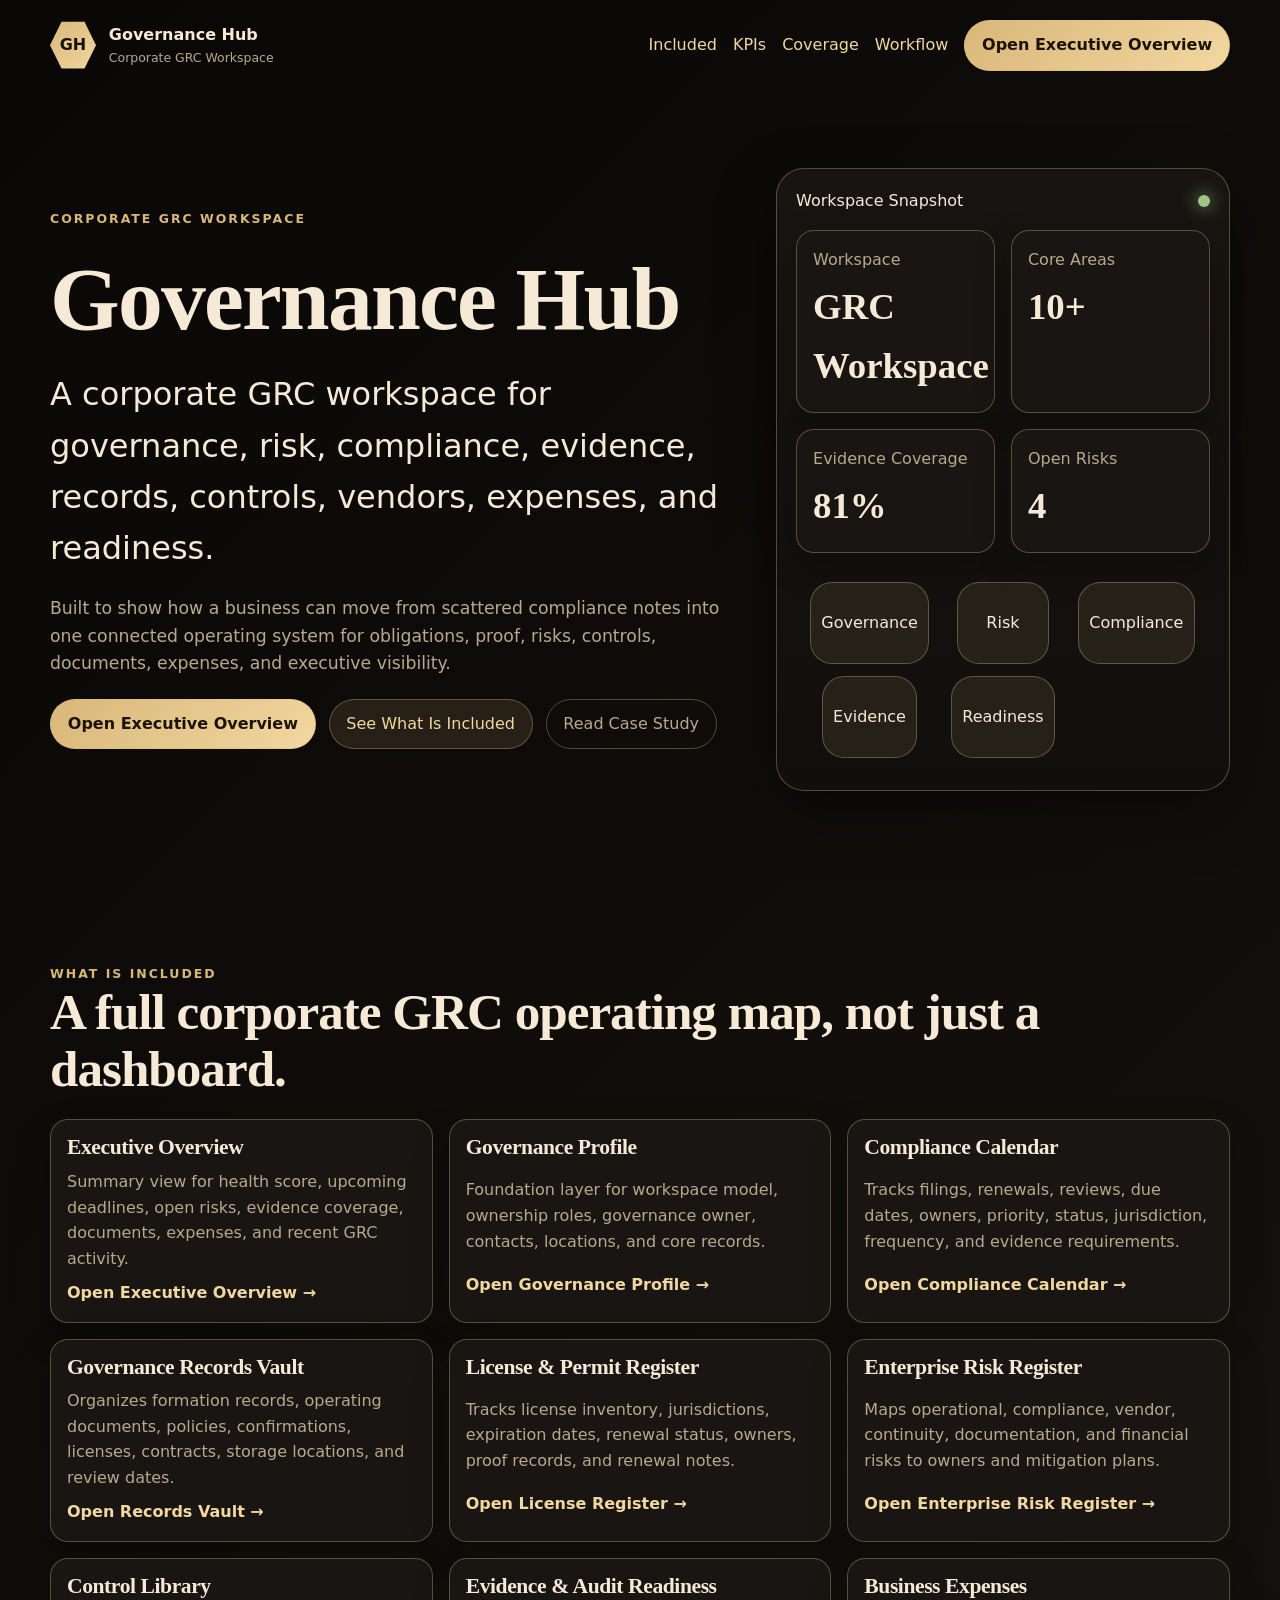
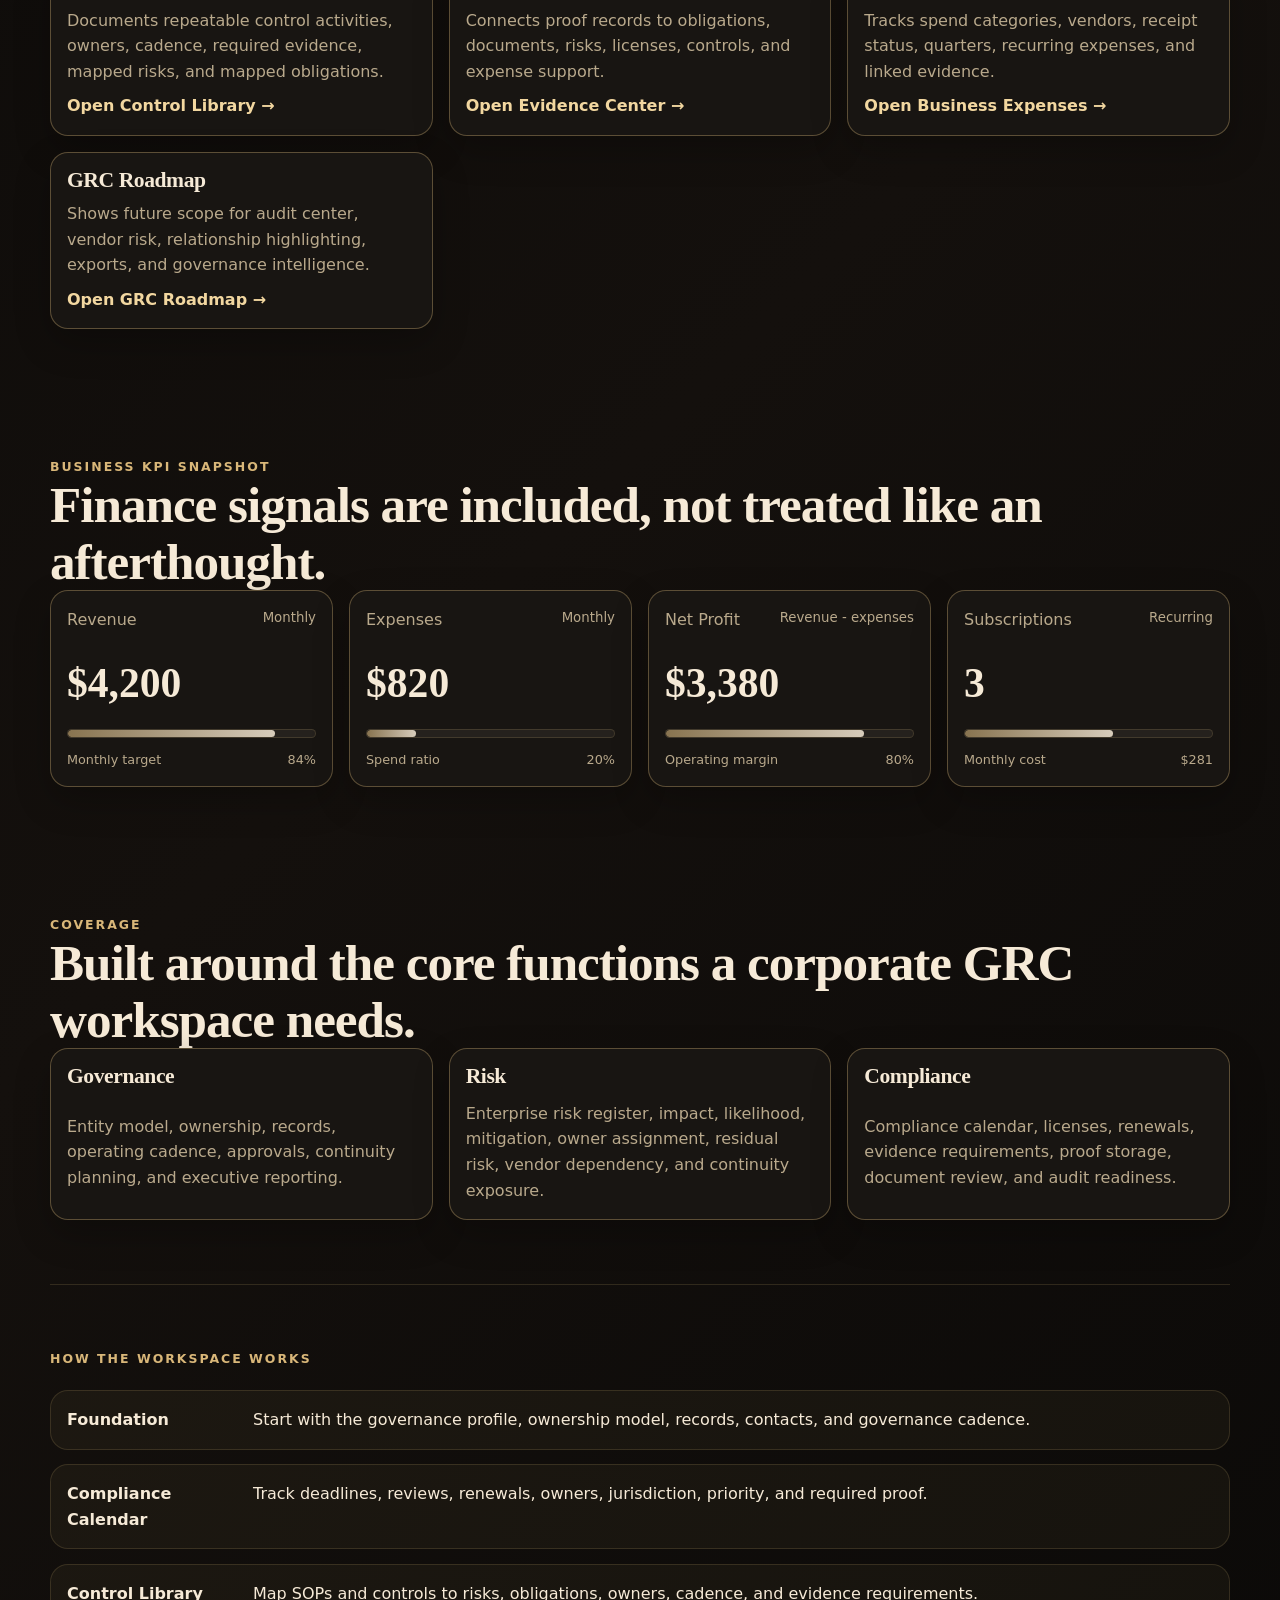
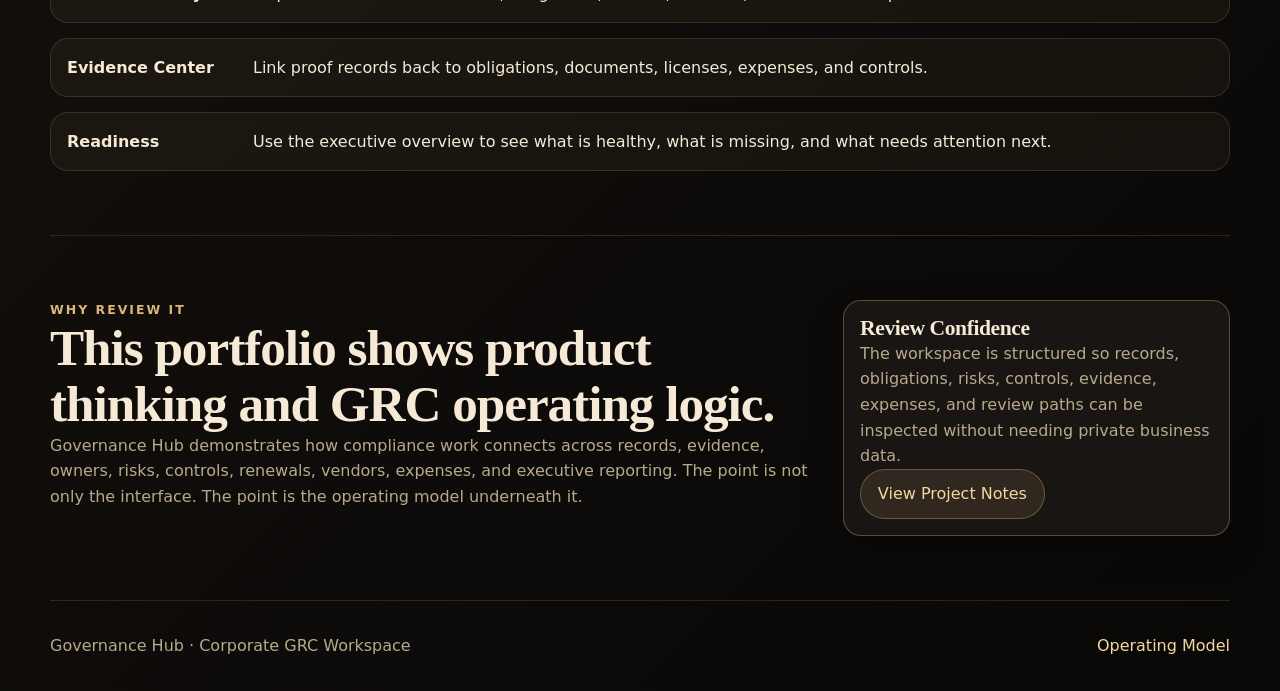
==== commit ef6806cc: "Align landing KPI subscription values with expense records" ====
--- a/index.html
+++ b/index.html
@@ -77,10 +77,10 @@
       <p class="eyebrow">Business KPI Snapshot</p>
       <h2>Finance signals are included, not treated like an afterthought.</h2>
       <div class="business-kpi-grid">
-        <article class="metric-card kpi-card" style="--kpi-width: 84%"><header><span>Revenue</span><small>Monthly</small></header><strong>$4,200</strong><div class="kpi-track"><span class="kpi-fill"></span></div><div class="kpi-note"><span>Sample income</span><span>84%</span></div></article>
+        <article class="metric-card kpi-card" style="--kpi-width: 84%"><header><span>Revenue</span><small>Monthly</small></header><strong>$4,200</strong><div class="kpi-track"><span class="kpi-fill"></span></div><div class="kpi-note"><span>Monthly target</span><span>84%</span></div></article>
         <article class="metric-card kpi-card" style="--kpi-width: 20%"><header><span>Expenses</span><small>Monthly</small></header><strong>$820</strong><div class="kpi-track"><span class="kpi-fill"></span></div><div class="kpi-note"><span>Spend ratio</span><span>20%</span></div></article>
         <article class="metric-card kpi-card" style="--kpi-width: 80%"><header><span>Net Profit</span><small>Revenue - expenses</small></header><strong>$3,380</strong><div class="kpi-track"><span class="kpi-fill"></span></div><div class="kpi-note"><span>Operating margin</span><span>80%</span></div></article>
-        <article class="metric-card kpi-card" style="--kpi-width: 60%"><header><span>Subscriptions</span><small>Recurring</small></header><strong>9</strong><div class="kpi-track"><span class="kpi-fill"></span></div><div class="kpi-note"><span>Vendor review</span><span>2 flags</span></div></article>
+        <article class="metric-card kpi-card" style="--kpi-width: 60%"><header><span>Subscriptions</span><small>Recurring</small></header><strong>3</strong><div class="kpi-track"><span class="kpi-fill"></span></div><div class="kpi-note"><span>Monthly cost</span><span>$281</span></div></article>
       </div>
     </section>
 
